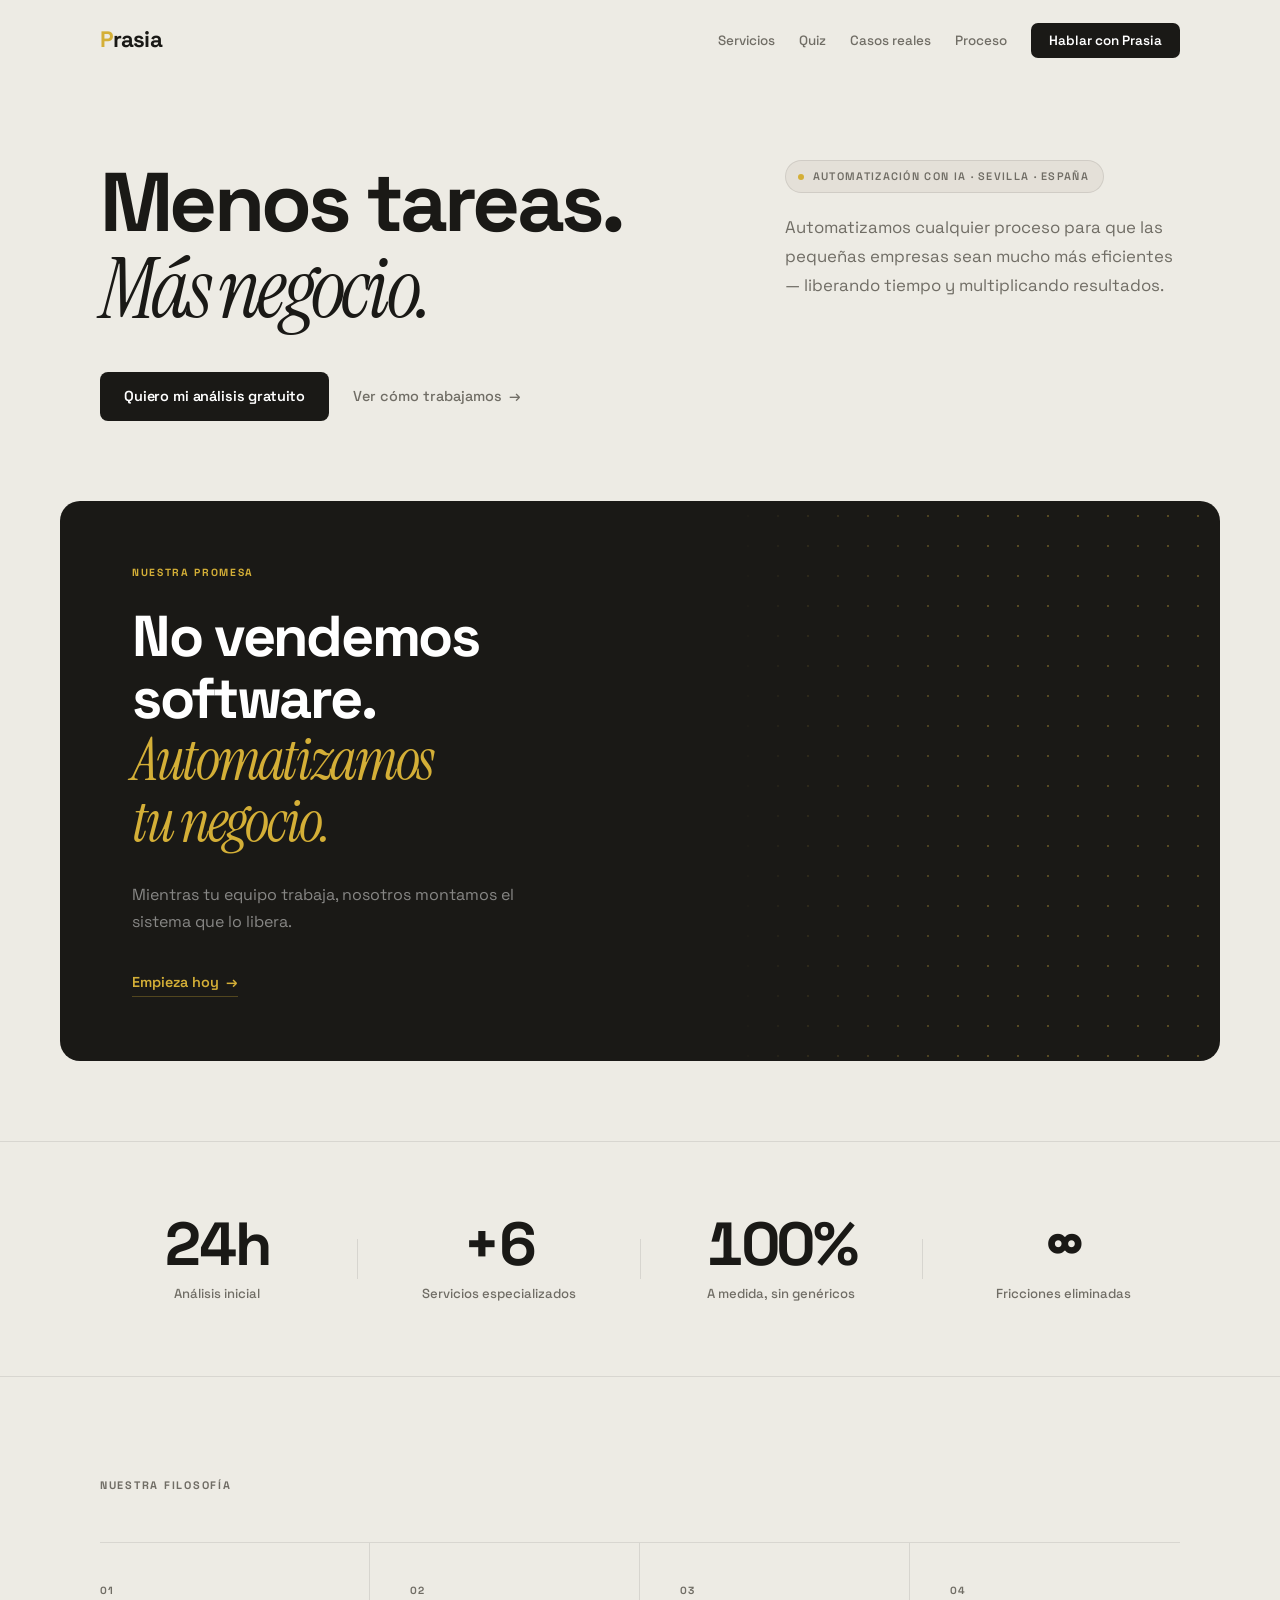
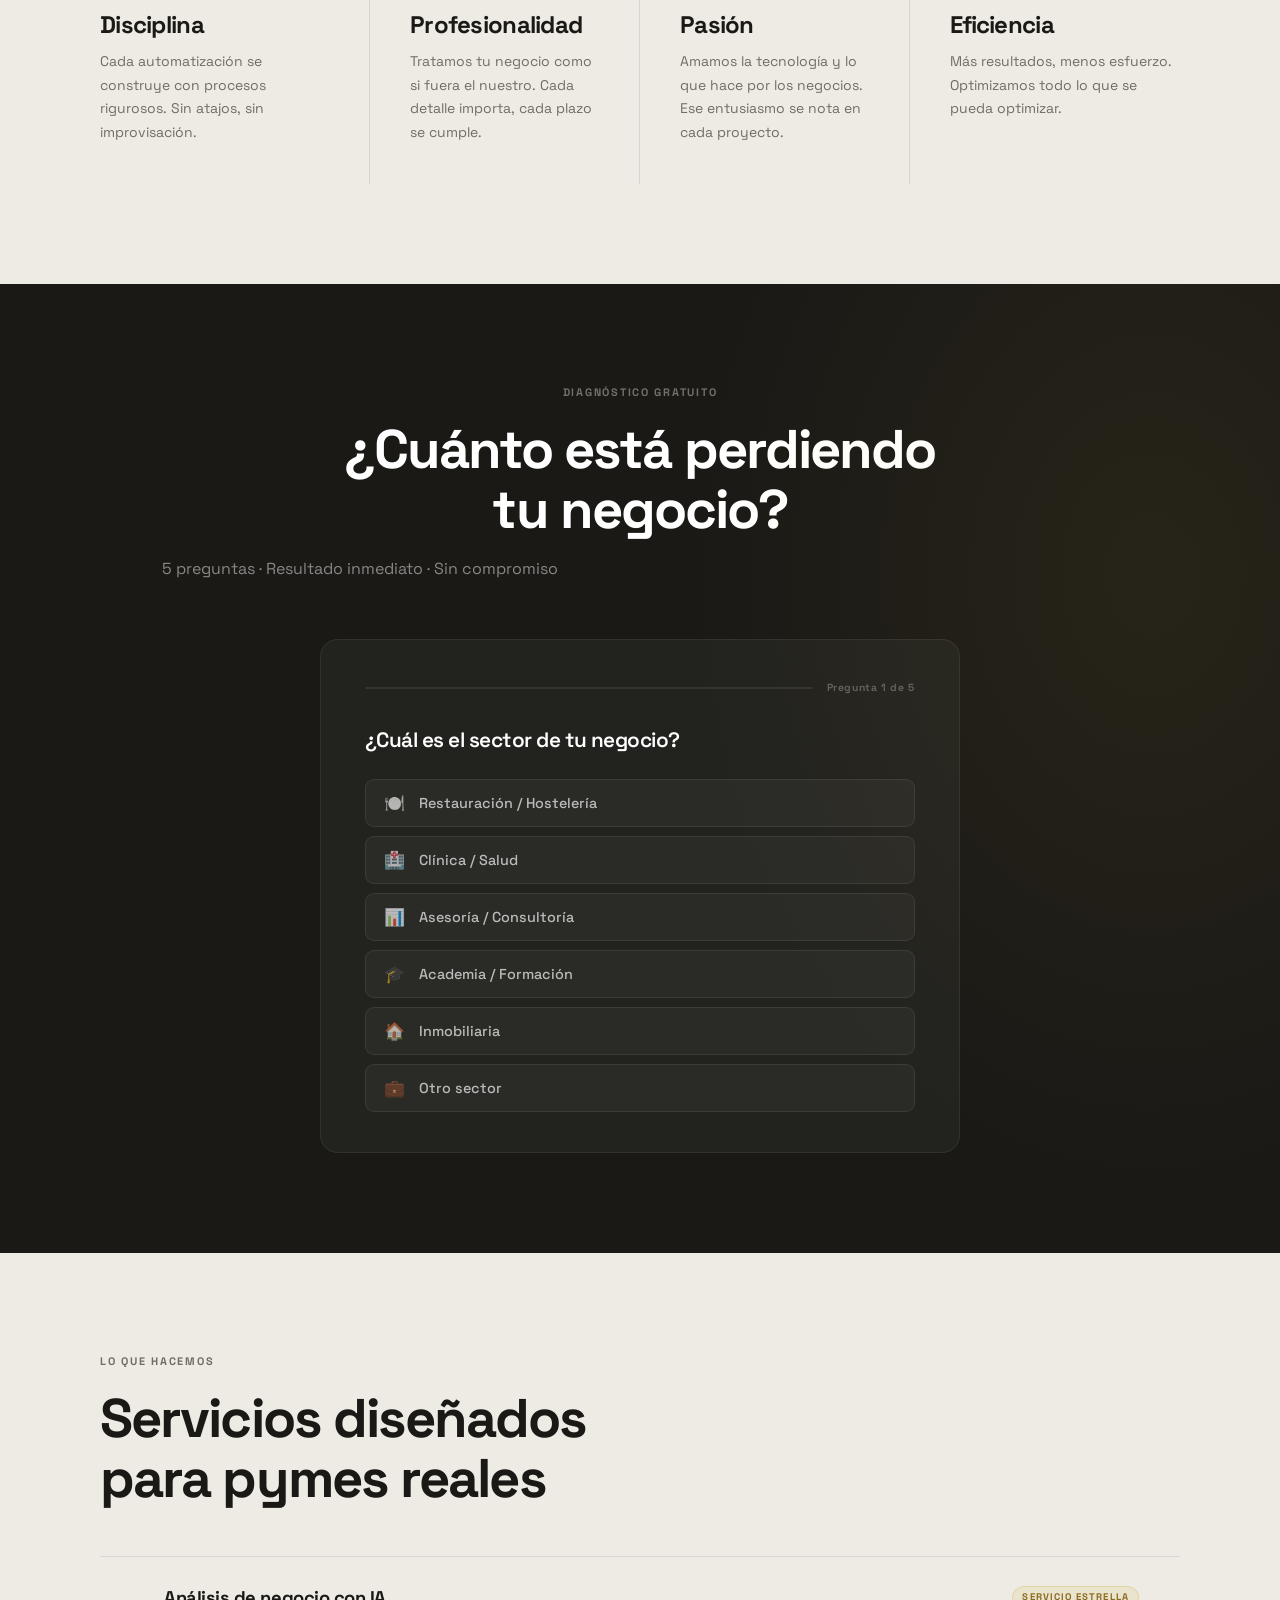
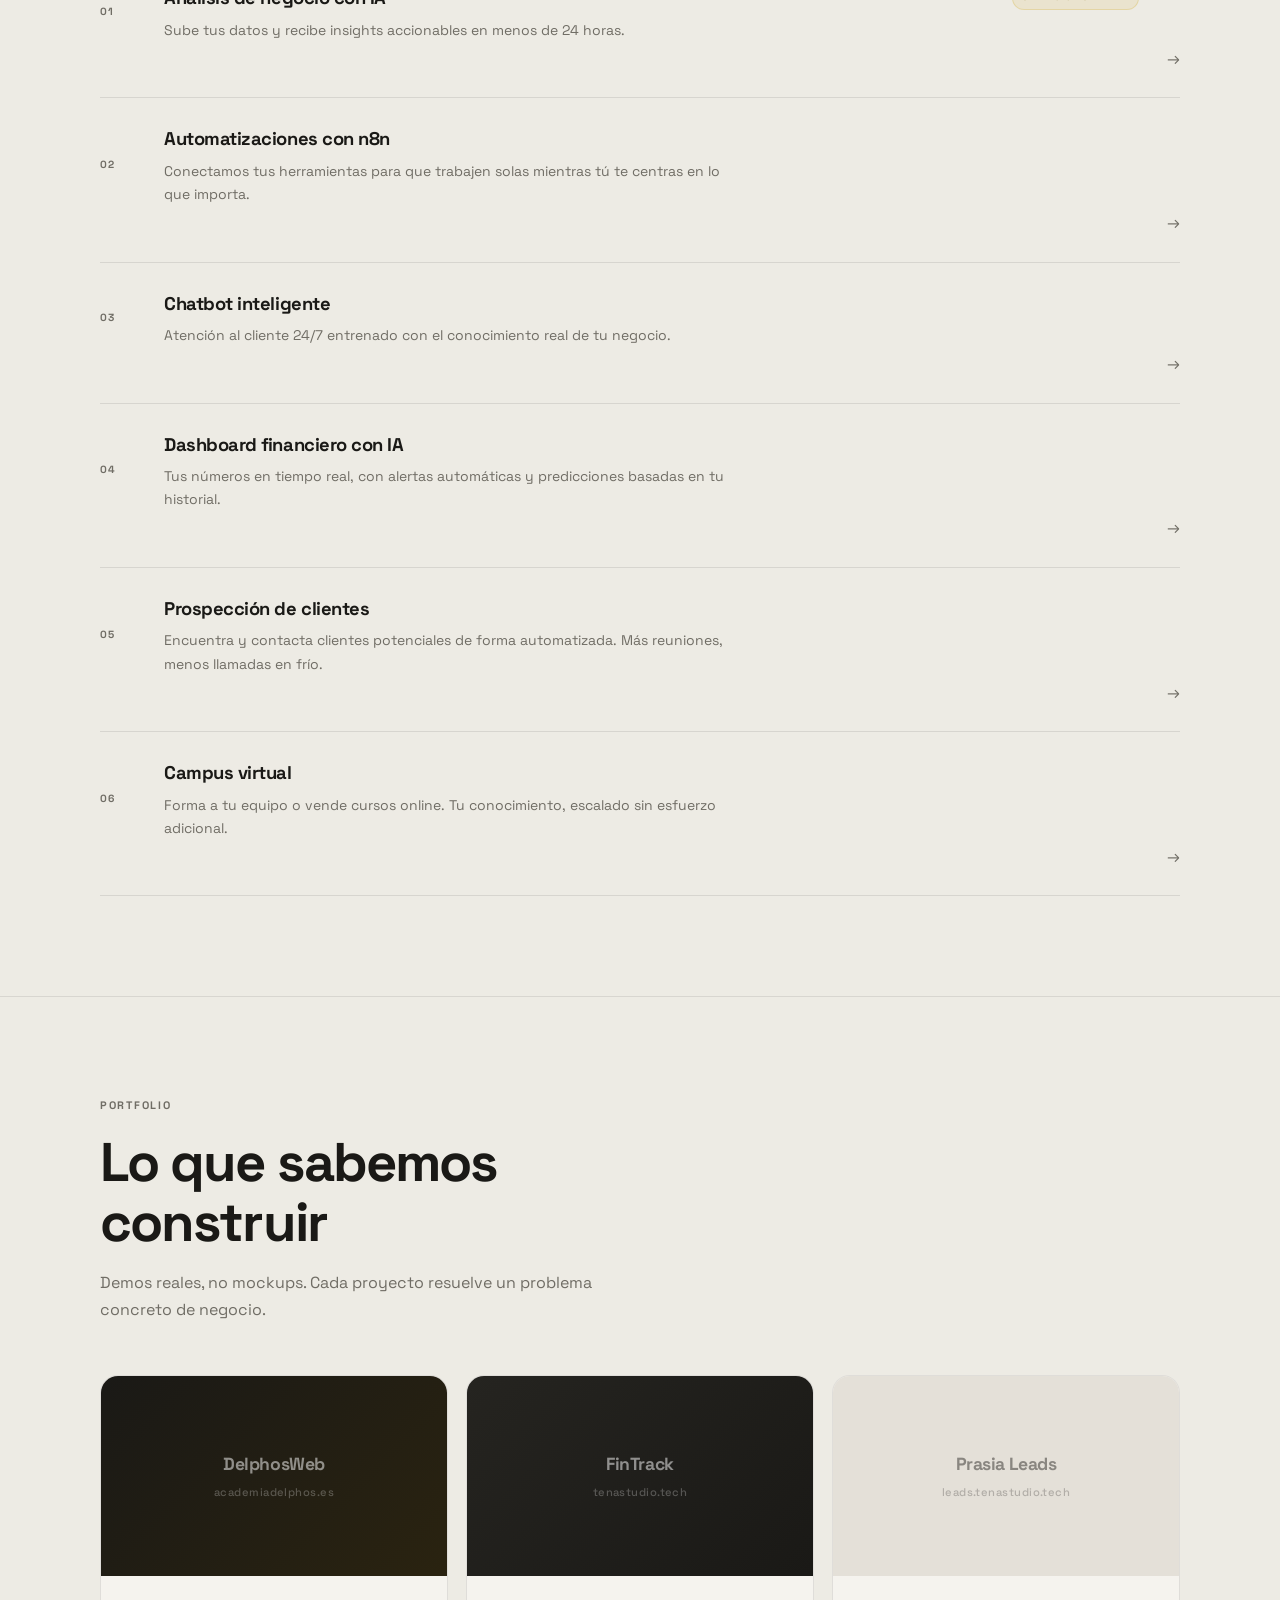
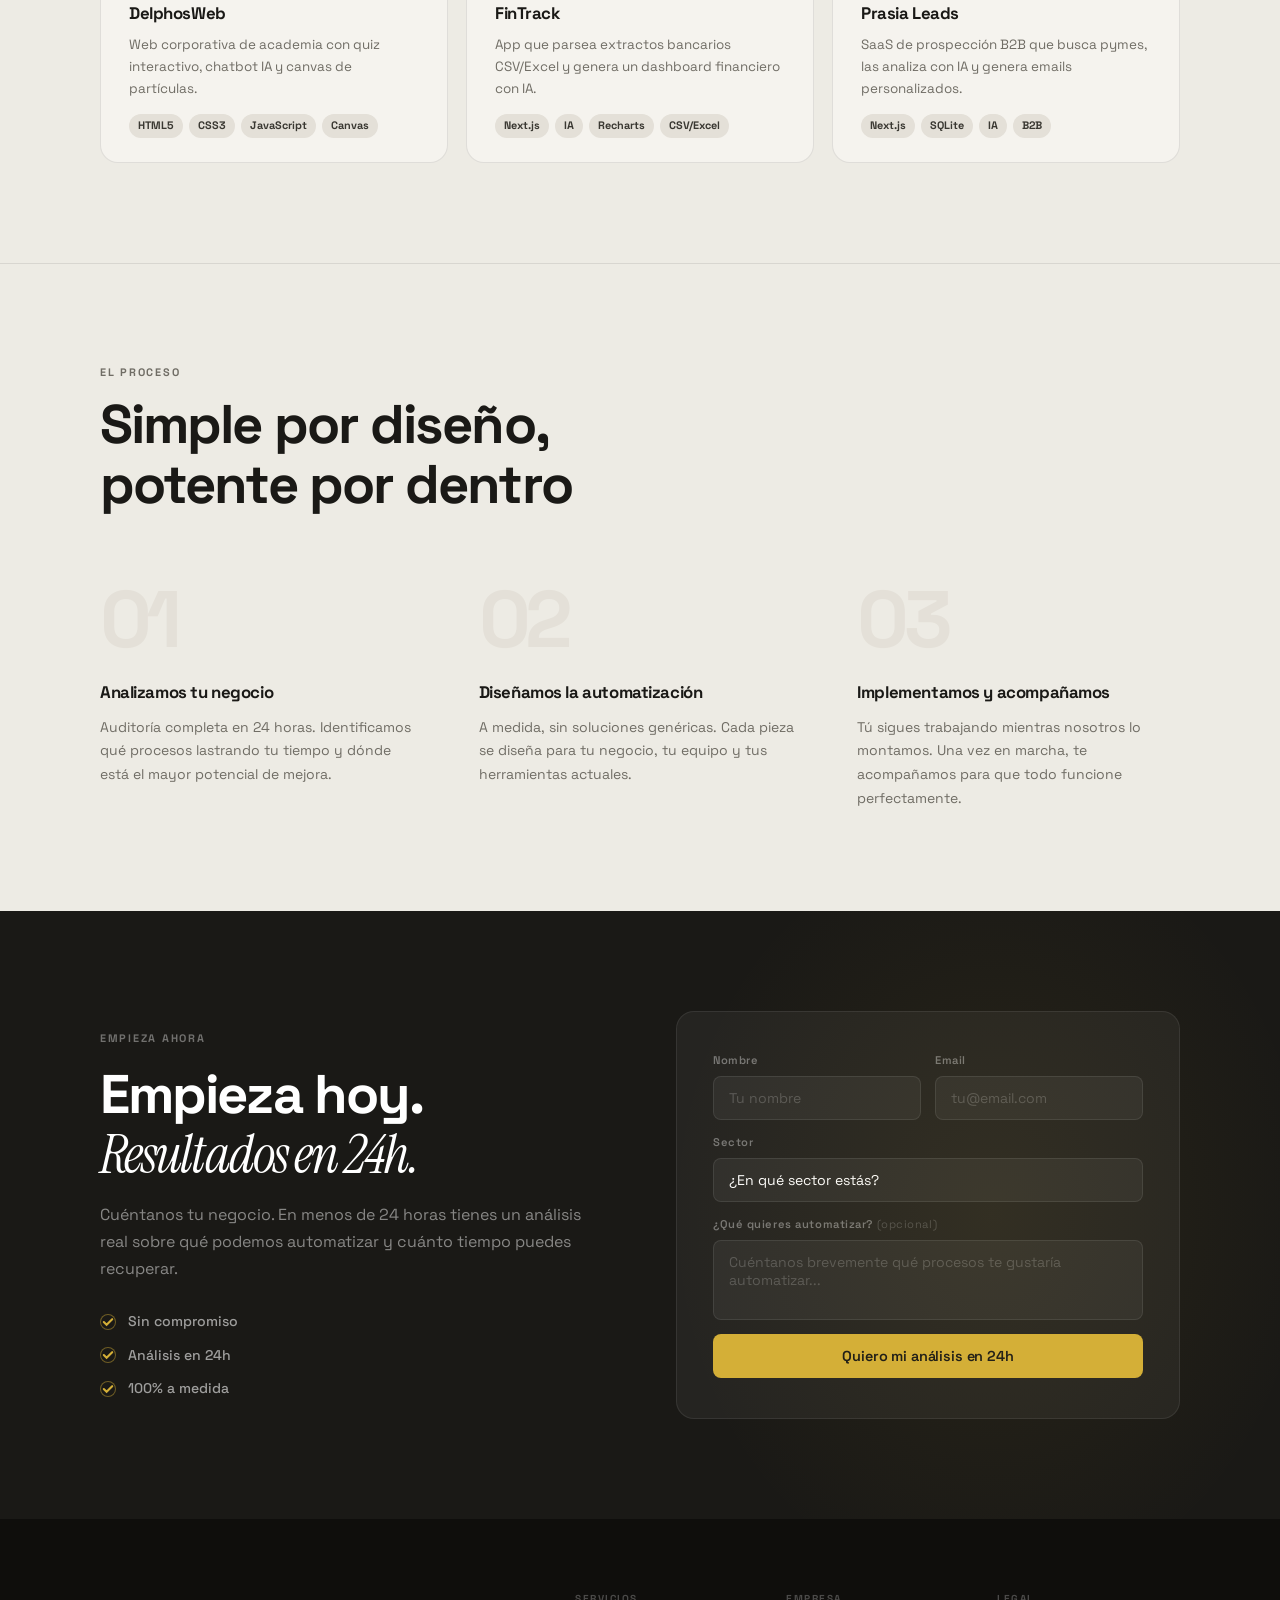
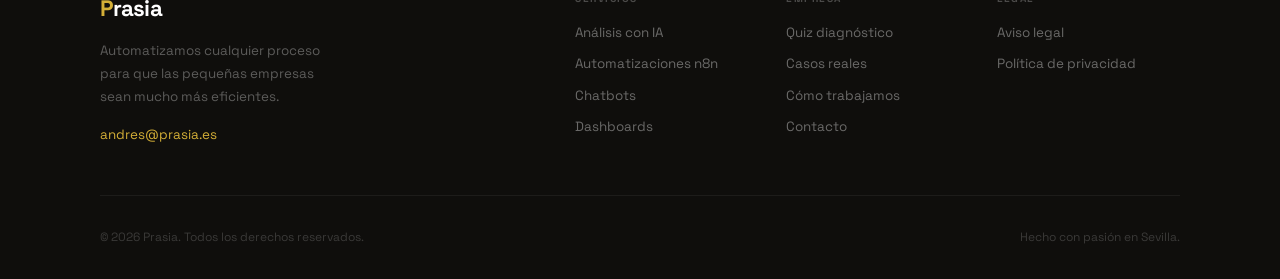
==== index.html @ a9378dc5 "Initial release of Prasia website v3 Anthropic-inspired cream palette, 2-column hero, dark manifesto" ====
<!DOCTYPE html>
<html lang="es">
<head>
  <meta charset="UTF-8">
  <meta name="viewport" content="width=device-width, initial-scale=1.0">
  <meta name="description" content="Prasia — Automatizaciones con IA para pymes. Análisis de negocio en 24h.">
  <title>Prasia — Menos tareas. Más negocio.</title>

  <link rel="preconnect" href="https://fonts.googleapis.com">
  <link rel="preconnect" href="https://fonts.gstatic.com" crossorigin>
  <link href="https://fonts.googleapis.com/css2?family=Instrument+Serif:ital@1&family=Space+Grotesk:wght@300;400;500;600;700&display=swap" rel="stylesheet">
  <link rel="stylesheet" href="styles.css">
</head>
<body>

  <!-- ===================== NAV ===================== -->
  <nav id="navbar">
    <div class="nav-inner">
      <a href="#" class="nav-logo"><span class="logo-p">P</span>rasia</a>
      <ul class="nav-links" id="navLinks">
        <li><a href="#servicios">Servicios</a></li>
        <li><a href="#quiz">Quiz</a></li>
        <li><a href="#casos">Casos reales</a></li>
        <li><a href="#proceso">Proceso</a></li>
        <li><a href="#contacto" class="nav-cta">Hablar con Prasia</a></li>
      </ul>
      <button class="hamburger" id="hamburger" aria-label="Menú">
        <span></span><span></span><span></span>
      </button>
    </div>
  </nav>

  <!-- ===================== HERO — cream, 2 columnas ===================== -->
  <section class="hero-section">
    <div class="container">
      <div class="hero-grid">

        <div class="hero-left">
          <h1 class="hero-heading">
            Menos tareas.<br>
            <em>Más negocio.</em>
          </h1>
          <div class="hero-actions">
            <a href="#quiz" class="btn-primary">Quiero mi análisis gratuito</a>
            <a href="#proceso" class="btn-text-link">Ver cómo trabajamos &thinsp;→</a>
          </div>
        </div>

        <div class="hero-right">
          <div class="hero-badge">
            <span class="badge-dot"></span>
            Automatización con IA · Sevilla · España
          </div>
          <p class="hero-desc">
            Automatizamos cualquier proceso para que las pequeñas empresas sean mucho más eficientes —
            liberando tiempo y multiplicando resultados.
          </p>
        </div>

      </div>
    </div>
  </section>

  <!-- ===================== DARK CARD — manifesto ===================== -->
  <section class="dark-card-section" id="darkCardSection">
    <div class="dark-card" id="darkCardEl">
      <div class="dc-body">
        <span class="dc-label">Nuestra promesa</span>
        <h2 class="dc-heading">
          No vendemos<br>software.<br>
          <em>Automatizamos<br>tu negocio.</em>
        </h2>
        <p class="dc-sub">Mientras tu equipo trabaja, nosotros montamos el sistema que lo libera.</p>
        <a href="#contacto" class="dc-cta">Empieza hoy &thinsp;→</a>
      </div>
      <div class="dc-pattern" aria-hidden="true"></div>
    </div>
  </section>

  <!-- ===================== STATS ===================== -->
  <section class="stats-section">
    <div class="container">
      <div class="stats-row">
        <div class="stat reveal-up">
          <div class="stat-val" data-target="24" data-suffix="h">0h</div>
          <div class="stat-lbl">Análisis inicial</div>
        </div>
        <div class="stat-div" aria-hidden="true"></div>
        <div class="stat reveal-up" style="--delay:.1s">
          <div class="stat-val" data-target="6" data-prefix="+">+0</div>
          <div class="stat-lbl">Servicios especializados</div>
        </div>
        <div class="stat-div" aria-hidden="true"></div>
        <div class="stat reveal-up" style="--delay:.2s">
          <div class="stat-val" data-target="100" data-suffix="%">0%</div>
          <div class="stat-lbl">A medida, sin genéricos</div>
        </div>
        <div class="stat-div" aria-hidden="true"></div>
        <div class="stat reveal-up" style="--delay:.3s">
          <div class="stat-val">∞</div>
          <div class="stat-lbl">Fricciones eliminadas</div>
        </div>
      </div>
    </div>
  </section>

  <!-- ===================== PALABRAS DE MARCA ===================== -->
  <section class="brand-section">
    <div class="container">
      <p class="section-label reveal-up">Nuestra filosofía</p>
      <div class="brand-grid">
        <div class="brand-item reveal-up">
          <span class="brand-num">01</span>
          <h3 class="brand-word">Disciplina</h3>
          <p>Cada automatización se construye con procesos rigurosos. Sin atajos, sin improvisación.</p>
        </div>
        <div class="brand-item reveal-up" style="--delay:.08s">
          <span class="brand-num">02</span>
          <h3 class="brand-word">Profesionalidad</h3>
          <p>Tratamos tu negocio como si fuera el nuestro. Cada detalle importa, cada plazo se cumple.</p>
        </div>
        <div class="brand-item reveal-up" style="--delay:.16s">
          <span class="brand-num">03</span>
          <h3 class="brand-word">Pasión</h3>
          <p>Amamos la tecnología y lo que hace por los negocios. Ese entusiasmo se nota en cada proyecto.</p>
        </div>
        <div class="brand-item reveal-up" style="--delay:.24s">
          <span class="brand-num">04</span>
          <h3 class="brand-word">Eficiencia</h3>
          <p>Más resultados, menos esfuerzo. Optimizamos todo lo que se pueda optimizar.</p>
        </div>
      </div>
    </div>
  </section>

  <!-- ===================== QUIZ — dark section ===================== -->
  <section id="quiz" class="quiz-section">
    <div class="container">
      <div class="quiz-header">
        <p class="section-label light-label reveal-up">Diagnóstico gratuito</p>
        <h2 class="section-heading white reveal-up">¿Cuánto está perdiendo<br>tu negocio?</h2>
        <p class="section-sub white reveal-up">5 preguntas · Resultado inmediato · Sin compromiso</p>
      </div>
      <div class="quiz-wrapper" id="quizWrapper"></div>
    </div>
  </section>

  <!-- ===================== SERVICIOS ===================== -->
  <section id="servicios" class="services-section">
    <div class="container">
      <div class="services-head">
        <p class="section-label reveal-up">Lo que hacemos</p>
        <h2 class="section-heading reveal-up">Servicios diseñados<br>para pymes reales</h2>
      </div>
      <div class="services-list">

        <a href="#contacto" class="service-row featured reveal-up">
          <span class="sr-num">01</span>
          <span class="sr-name">Análisis de negocio con IA</span>
          <span class="sr-badge">Servicio estrella</span>
          <span class="sr-desc">Sube tus datos y recibe insights accionables en menos de 24 horas.</span>
          <span class="sr-arrow">→</span>
        </a>

        <div class="service-row reveal-up" style="--delay:.06s">
          <span class="sr-num">02</span>
          <span class="sr-name">Automatizaciones con n8n</span>
          <span class="sr-desc">Conectamos tus herramientas para que trabajen solas mientras tú te centras en lo que importa.</span>
          <span class="sr-arrow">→</span>
        </div>

        <div class="service-row reveal-up" style="--delay:.12s">
          <span class="sr-num">03</span>
          <span class="sr-name">Chatbot inteligente</span>
          <span class="sr-desc">Atención al cliente 24/7 entrenado con el conocimiento real de tu negocio.</span>
          <span class="sr-arrow">→</span>
        </div>

        <div class="service-row reveal-up" style="--delay:.18s">
          <span class="sr-num">04</span>
          <span class="sr-name">Dashboard financiero con IA</span>
          <span class="sr-desc">Tus números en tiempo real, con alertas automáticas y predicciones basadas en tu historial.</span>
          <span class="sr-arrow">→</span>
        </div>

        <div class="service-row reveal-up" style="--delay:.24s">
          <span class="sr-num">05</span>
          <span class="sr-name">Prospección de clientes</span>
          <span class="sr-desc">Encuentra y contacta clientes potenciales de forma automatizada. Más reuniones, menos llamadas en frío.</span>
          <span class="sr-arrow">→</span>
        </div>

        <div class="service-row reveal-up" style="--delay:.3s">
          <span class="sr-num">06</span>
          <span class="sr-name">Campus virtual</span>
          <span class="sr-desc">Forma a tu equipo o vende cursos online. Tu conocimiento, escalado sin esfuerzo adicional.</span>
          <span class="sr-arrow">→</span>
        </div>

      </div>
    </div>
  </section>

  <!-- ===================== CASOS REALES ===================== -->
  <section id="casos" class="cases-section">
    <div class="container">
      <div class="cases-head">
        <p class="section-label reveal-up">Portfolio</p>
        <h2 class="section-heading reveal-up">Lo que sabemos<br>construir</h2>
        <p class="section-sub reveal-up">Demos reales, no mockups. Cada proyecto resuelve un problema concreto de negocio.</p>
      </div>
      <div class="cases-grid">

        <div class="case-card reveal-up">
          <a href="https://academiadelphos.es" target="_blank" rel="noopener" class="case-visual cv-1">
            <div class="cv-inner">
              <p class="cv-name">DelphosWeb</p>
              <p class="cv-url">academiadelphos.es</p>
            </div>
            <div class="cv-hover"><span>Ver demo &nbsp;↗</span></div>
          </a>
          <div class="case-body">
            <h3>DelphosWeb</h3>
            <p>Web corporativa de academia con quiz interactivo, chatbot IA y canvas de partículas.</p>
            <div class="case-tags">
              <span>HTML5</span><span>CSS3</span><span>JavaScript</span><span>Canvas</span>
            </div>
          </div>
        </div>

        <div class="case-card reveal-up" style="--delay:.15s">
          <a href="https://tenastudio.tech" target="_blank" rel="noopener" class="case-visual cv-2">
            <div class="cv-inner">
              <p class="cv-name">FinTrack</p>
              <p class="cv-url">tenastudio.tech</p>
            </div>
            <div class="cv-hover"><span>Ver demo &nbsp;↗</span></div>
          </a>
          <div class="case-body">
            <h3>FinTrack</h3>
            <p>App que parsea extractos bancarios CSV/Excel y genera un dashboard financiero con IA.</p>
            <div class="case-tags">
              <span>Next.js</span><span>IA</span><span>Recharts</span><span>CSV/Excel</span>
            </div>
          </div>
        </div>

        <div class="case-card reveal-up" style="--delay:.3s">
          <a href="https://leads.tenastudio.tech" target="_blank" rel="noopener" class="case-visual cv-3">
            <div class="cv-inner">
              <p class="cv-name">Prasia Leads</p>
              <p class="cv-url">leads.tenastudio.tech</p>
            </div>
            <div class="cv-hover"><span>Ver demo &nbsp;↗</span></div>
          </a>
          <div class="case-body">
            <h3>Prasia Leads</h3>
            <p>SaaS de prospección B2B que busca pymes, las analiza con IA y genera emails personalizados.</p>
            <div class="case-tags">
              <span>Next.js</span><span>SQLite</span><span>IA</span><span>B2B</span>
            </div>
          </div>
        </div>

      </div>
    </div>
  </section>

  <!-- ===================== PROCESO ===================== -->
  <section id="proceso" class="process-section">
    <div class="container">
      <p class="section-label reveal-up">El proceso</p>
      <h2 class="section-heading reveal-up">Simple por diseño,<br>potente por dentro</h2>
      <div class="process-steps">
        <div class="process-step reveal-up">
          <div class="ps-num">01</div>
          <h3>Analizamos tu negocio</h3>
          <p>Auditoría completa en 24 horas. Identificamos qué procesos lastrando tu tiempo y dónde está el mayor potencial de mejora.</p>
        </div>
        <div class="process-step reveal-up" style="--delay:.18s">
          <div class="ps-num">02</div>
          <h3>Diseñamos la automatización</h3>
          <p>A medida, sin soluciones genéricas. Cada pieza se diseña para tu negocio, tu equipo y tus herramientas actuales.</p>
        </div>
        <div class="process-step reveal-up" style="--delay:.36s">
          <div class="ps-num">03</div>
          <h3>Implementamos y acompañamos</h3>
          <p>Tú sigues trabajando mientras nosotros lo montamos. Una vez en marcha, te acompañamos para que todo funcione perfectamente.</p>
        </div>
      </div>
    </div>
  </section>

  <!-- ===================== CTA FINAL — dark ===================== -->
  <section id="contacto" class="cta-section">
    <div class="cta-glow" aria-hidden="true"></div>
    <div class="container">
      <div class="cta-layout">
        <div class="cta-left">
          <p class="section-label light-label reveal-up">Empieza ahora</p>
          <h2 class="section-heading white reveal-up">Empieza hoy.<br><em>Resultados en 24h.</em></h2>
          <p class="section-sub white reveal-up">Cuéntanos tu negocio. En menos de 24 horas tienes un análisis real sobre qué podemos automatizar y cuánto tiempo puedes recuperar.</p>
          <ul class="cta-checks reveal-up">
            <li>Sin compromiso</li>
            <li>Análisis en 24h</li>
            <li>100% a medida</li>
          </ul>
        </div>
        <div class="cta-right reveal-up" style="--delay:.18s">
          <form id="contactForm" class="contact-form" novalidate>
            <div class="form-row">
              <div class="fg">
                <label for="fname">Nombre</label>
                <input type="text" id="fname" name="name" placeholder="Tu nombre" required>
              </div>
              <div class="fg">
                <label for="femail">Email</label>
                <input type="email" id="femail" name="email" placeholder="tu@email.com" required>
              </div>
            </div>
            <div class="fg">
              <label for="fsector">Sector</label>
              <select id="fsector" name="sector">
                <option value="">¿En qué sector estás?</option>
                <option value="restauracion">Restauración / Hostelería</option>
                <option value="clinica">Clínica / Salud</option>
                <option value="asesoria">Asesoría / Consultoría</option>
                <option value="academia">Academia / Formación</option>
                <option value="inmobiliaria">Inmobiliaria</option>
                <option value="comercio">Comercio / Retail</option>
                <option value="otro">Otro</option>
              </select>
            </div>
            <div class="fg">
              <label for="fmsg">¿Qué quieres automatizar? <span class="opt">(opcional)</span></label>
              <textarea id="fmsg" name="message" rows="3" placeholder="Cuéntanos brevemente qué procesos te gustaría automatizar..."></textarea>
            </div>
            <button type="submit" class="btn-primary btn-full">
              <span id="btnText">Quiero mi análisis en 24h</span>
              <span id="btnSpinner" class="spinner hidden"></span>
            </button>
          </form>
          <div id="formSuccess" class="form-success hidden">
            <div class="success-mark">
              <svg viewBox="0 0 24 24" fill="none" stroke="currentColor" stroke-width="2.5" stroke-linecap="round" stroke-linejoin="round">
                <polyline points="20 6 9 17 4 12"/>
              </svg>
            </div>
            <h3>¡Recibido!</h3>
            <p>Te contactamos en menos de 24 horas con tu análisis personalizado.</p>
          </div>
        </div>
      </div>
    </div>
  </section>

  <!-- ===================== FOOTER ===================== -->
  <footer class="footer">
    <div class="container">
      <div class="footer-top">
        <div class="footer-brand">
          <a href="#" class="footer-logo"><span class="logo-p">P</span>rasia</a>
          <p>Automatizamos cualquier proceso para que las pequeñas empresas sean mucho más eficientes.</p>
          <a href="mailto:andres@prasia.es" class="footer-email">andres@prasia.es</a>
        </div>
        <nav class="footer-nav" aria-label="Footer">
          <div class="footer-col">
            <h4>Servicios</h4>
            <a href="#servicios">Análisis con IA</a>
            <a href="#servicios">Automatizaciones n8n</a>
            <a href="#servicios">Chatbots</a>
            <a href="#servicios">Dashboards</a>
          </div>
          <div class="footer-col">
            <h4>Empresa</h4>
            <a href="#quiz">Quiz diagnóstico</a>
            <a href="#casos">Casos reales</a>
            <a href="#proceso">Cómo trabajamos</a>
            <a href="#contacto">Contacto</a>
          </div>
          <div class="footer-col">
            <h4>Legal</h4>
            <a href="legal.html">Aviso legal</a>
            <a href="privacidad.html">Política de privacidad</a>
          </div>
        </nav>
      </div>
      <div class="footer-bottom">
        <p>© 2026 Prasia. Todos los derechos reservados.</p>
        <p>Hecho con pasión en Sevilla.</p>
      </div>
    </div>
  </footer>

  <script src="main.js"></script>
</body>
</html>
---- styles.css ----
/* ============================================================
   PRASIA — styles.css  v3
   Paleta inspirada en Anthropic: cream cálido como base,
   dos secciones dark (quiz + CTA/footer), un dark card de impacto.
   Space Grotesk + Instrument Serif italic
   ============================================================ */

/* === TOKENS === */
:root {
  /* Cream — fondo principal (todo el page excepto 2 secciones dark) */
  --cream:    #EDEBE4;
  --cream-2:  #E4E0D8;
  --cream-3:  #F5F3EE;

  /* Dark — quiz + CTA + footer + dark card */
  --dark:     #1A1916;
  --dark-2:   #252420;
  --dark-3:   #0F0E0C;

  /* Accent */
  --gold:     #D4AF37;
  --gold-2:   #E5C44B;

  /* Texto */
  --text:     #1A1916;
  --text-2:   #3A3832;
  --muted:    #706D65;
  --border:   rgba(0,0,0,0.09);

  /* Misc */
  --r:        10px;
  --r-lg:     18px;
  --ease:     cubic-bezier(0.16,1,0.3,1);
}

/* === RESET === */
*, *::before, *::after { box-sizing: border-box; margin: 0; padding: 0; }
html { scroll-behavior: smooth; }
body {
  font-family: 'Space Grotesk', -apple-system, sans-serif;
  background: var(--cream);
  color: var(--text);
  overflow-x: hidden;
  -webkit-font-smoothing: antialiased;
  line-height: 1.6;
}
a   { text-decoration: none; color: inherit; }
ul  { list-style: none; }
em  { font-family: 'Instrument Serif', Georgia, serif; font-style: italic; font-weight: 400; }

::-webkit-scrollbar         { width: 5px; }
::-webkit-scrollbar-track   { background: var(--cream-2); }
::-webkit-scrollbar-thumb   { background: var(--dark-2); border-radius: 3px; }
::-webkit-scrollbar-thumb:hover { background: var(--gold); }

/* === LAYOUT === */
.container {
  max-width: 1160px;
  margin: 0 auto;
  padding: 0 40px;
}

/* === TYPE PRIMITIVES === */
.section-label {
  display: block;
  font-size: 0.68rem;
  font-weight: 700;
  letter-spacing: 0.16em;
  text-transform: uppercase;
  color: var(--muted);
  margin-bottom: 18px;
}
.section-label.light-label { color: rgba(255,255,255,.38); }

.section-heading {
  font-size: clamp(2.2rem, 4.5vw, 3.4rem);
  font-weight: 700;
  letter-spacing: -0.035em;
  line-height: 1.1;
  color: var(--text);
}
.section-heading.white { color: #fff; }
.section-heading em { font-size: inherit; letter-spacing: inherit; }

.section-sub {
  font-size: 1rem;
  color: var(--muted);
  line-height: 1.7;
  margin-top: 16px;
  max-width: 520px;
}
.section-sub.white { color: rgba(255,255,255,.48); }

/* === REVEAL === */
.reveal-up {
  opacity: 0;
  transform: translateY(24px);
  transition: opacity 0.65s var(--ease), transform 0.65s var(--ease);
  transition-delay: var(--delay, 0s);
}
.reveal-up.revealed { opacity: 1; transform: none; }

/* === BUTTONS === */
.btn-primary {
  display: inline-flex;
  align-items: center;
  justify-content: center;
  gap: 8px;
  background: var(--dark);
  color: #fff;
  font-family: 'Space Grotesk', sans-serif;
  font-size: 0.9rem;
  font-weight: 600;
  letter-spacing: -0.01em;
  padding: 13px 24px;
  border-radius: 8px;
  border: none;
  cursor: pointer;
  transition: background 0.2s, transform 0.2s, box-shadow 0.2s;
}
.btn-primary:hover {
  background: var(--text-2);
  transform: translateY(-1px);
  box-shadow: 0 6px 20px rgba(0,0,0,.18);
}
.btn-primary:active { transform: none; }
/* Gold variant — used inside dark sections */
.btn-primary.gold-btn {
  background: var(--gold);
  color: var(--dark);
}
.btn-primary.gold-btn:hover { background: var(--gold-2); box-shadow: 0 6px 20px rgba(212,175,55,.3); }

.btn-full { width: 100%; }

.btn-text-link {
  display: inline-flex;
  align-items: center;
  gap: 4px;
  font-size: .9rem;
  font-weight: 500;
  color: var(--muted);
  transition: color .2s, gap .2s;
}
.btn-text-link:hover { color: var(--text); gap: 8px; }

/* Spinner */
.spinner {
  width: 15px; height: 15px;
  border: 2px solid currentColor;
  border-top-color: transparent;
  border-radius: 50%;
  animation: spin .6s linear infinite;
  flex-shrink: 0;
}
@keyframes spin { to { transform: rotate(360deg); } }
.hidden { display: none !important; }

/* === NAVBAR === */
#navbar {
  position: fixed;
  inset: 0 0 auto;
  z-index: 900;
  padding: 22px 0;
  background: transparent;
  transition: padding .3s, background .3s, box-shadow .3s;
}
#navbar.scrolled {
  padding: 13px 0;
  background: rgba(237,235,228,.96);
  backdrop-filter: blur(16px);
  -webkit-backdrop-filter: blur(16px);
  box-shadow: 0 1px 0 var(--border);
}

.nav-inner {
  max-width: 1160px;
  margin: 0 auto;
  padding: 0 40px;
  display: flex;
  align-items: center;
  justify-content: space-between;
}

.nav-logo, .footer-logo {
  font-size: 1.4rem;
  font-weight: 700;
  letter-spacing: -0.04em;
  color: var(--text);
}
.logo-p { color: var(--gold); }

.nav-links {
  display: flex;
  align-items: center;
  gap: 24px;
}
.nav-links a {
  font-size: .84rem;
  font-weight: 500;
  color: var(--muted);
  transition: color .2s;
  position: relative;
}
.nav-links a::after {
  content: '';
  position: absolute;
  bottom: -3px; left: 0; right: 0;
  height: 1px;
  background: var(--dark);
  transform: scaleX(0);
  transform-origin: left;
  transition: transform .22s;
}
.nav-links a:hover { color: var(--text); }
.nav-links a:hover::after { transform: scaleX(1); }

.nav-cta {
  background: var(--dark) !important;
  color: #fff !important;
  padding: 9px 18px !important;
  border-radius: 7px !important;
  font-weight: 600 !important;
  font-size: .84rem !important;
  transition: background .2s !important;
}
.nav-cta::after { display: none !important; }
.nav-cta:hover { background: var(--text-2) !important; color: #fff !important; }

.hamburger {
  display: none;
  flex-direction: column;
  gap: 5px;
  background: none;
  border: none;
  cursor: pointer;
  padding: 5px;
  z-index: 1001;
}
.hamburger span {
  display: block;
  width: 22px; height: 2px;
  background: var(--text);
  border-radius: 2px;
  transition: all .28s;
  transform-origin: center;
}
.hamburger.active span:nth-child(1) { transform: translateY(7px) rotate(45deg); }
.hamburger.active span:nth-child(2) { opacity: 0; }
.hamburger.active span:nth-child(3) { transform: translateY(-7px) rotate(-45deg); }

/* === HERO — cream, 2 columnas ===================== */
.hero-section {
  background: var(--cream);
  padding: 160px 0 80px;
}

.hero-grid {
  display: grid;
  grid-template-columns: 56% 1fr;
  gap: 80px;
  align-items: start;
}

/* Entrada animada del hero */
.hero-left  { animation: heroIn 0.9s var(--ease) both; }
.hero-right { animation: heroIn 0.9s var(--ease) 0.14s both; }
@keyframes heroIn {
  from { opacity: 0; transform: translateY(20px); }
  to   { opacity: 1; transform: none; }
}

.hero-heading {
  font-size: clamp(3.2rem, 6.5vw, 5.8rem);
  font-weight: 700;
  letter-spacing: -0.045em;
  line-height: 1.03;
  color: var(--text);
  margin-bottom: 40px;
}
.hero-heading em {
  color: var(--dark);
  font-size: inherit;
  letter-spacing: inherit;
  /* el italic serif marca el contraste editorial */
}

.hero-actions {
  display: flex;
  align-items: center;
  gap: 24px;
  flex-wrap: wrap;
}

.hero-badge {
  display: inline-flex;
  align-items: center;
  gap: 9px;
  font-size: .68rem;
  font-weight: 600;
  letter-spacing: .12em;
  text-transform: uppercase;
  color: var(--muted);
  background: var(--cream-2);
  border: 1px solid var(--border);
  padding: 7px 14px 7px 12px;
  border-radius: 100px;
  margin-bottom: 20px;
}
.badge-dot {
  width: 6px; height: 6px;
  background: var(--gold);
  border-radius: 50%;
  animation: pulse 2.4s infinite;
  flex-shrink: 0;
}
@keyframes pulse { 0%,100%{opacity:1;transform:scale(1)} 50%{opacity:.35;transform:scale(.6)} }

.hero-desc {
  font-size: 1.05rem;
  color: var(--muted);
  line-height: 1.72;
}

/* === DARK CARD — manifesto =================== */
.dark-card-section {
  background: var(--cream);
  /* horizontal padding starts at container-equivalent width; JS animates it to 0 */
  padding: 0 max(40px, calc((100vw - 1160px) / 2)) 80px;
}

.dark-card {
  background: var(--dark);
  border-radius: 20px;
  overflow: hidden;
  display: flex;
  align-items: stretch;
  min-height: 480px;
  position: relative;
}

.dc-body {
  flex: 1;
  padding: 64px 72px;
  display: flex;
  flex-direction: column;
  justify-content: center;
  position: relative;
  z-index: 2;
}

.dc-label {
  display: block;
  font-size: .65rem;
  font-weight: 700;
  letter-spacing: .16em;
  text-transform: uppercase;
  color: var(--gold);
  margin-bottom: 24px;
}

.dc-heading {
  font-size: clamp(2.4rem, 4.5vw, 4rem);
  font-weight: 700;
  letter-spacing: -0.04em;
  line-height: 1.07;
  color: #fff;
  margin-bottom: 28px;
}
.dc-heading em {
  color: var(--gold);
  font-size: inherit;
  letter-spacing: inherit;
}

.dc-sub {
  font-size: 1rem;
  color: rgba(255,255,255,.48);
  line-height: 1.7;
  max-width: 440px;
  margin-bottom: 36px;
}

.dc-cta {
  display: inline-flex;
  align-items: center;
  gap: 6px;
  font-size: .9rem;
  font-weight: 600;
  color: var(--gold);
  border-bottom: 1px solid rgba(212,175,55,.3);
  padding-bottom: 2px;
  width: fit-content;
  transition: gap .2s, border-color .2s;
}
.dc-cta:hover { gap: 10px; border-color: var(--gold); }

/* Dot grid pattern — lado derecho del dark card */
.dc-pattern {
  flex: 0 0 42%;
  position: relative;
  background-image: radial-gradient(circle, rgba(212,175,55,.32) 1.5px, transparent 1.5px);
  background-size: 30px 30px;
}
.dc-pattern::after {
  content: '';
  position: absolute;
  inset: 0;
  /* gradiente que fusiona el patrón con el fondo oscuro por la izquierda */
  background: linear-gradient(to right, var(--dark) 0%, transparent 50%);
}

/* === STATS ===================== */
.stats-section {
  background: var(--cream);
  padding: 72px 0;
  border-top: 1px solid var(--border);
  border-bottom: 1px solid var(--border);
}
.stats-row {
  display: flex;
  align-items: center;
  justify-content: space-between;
  gap: 24px;
}
.stat { flex: 1; text-align: center; }
.stat-div { width: 1px; height: 40px; background: var(--border); flex-shrink: 0; }
.stat-val {
  font-size: clamp(2.2rem, 5vw, 3.8rem);
  font-weight: 700;
  letter-spacing: -0.04em;
  color: var(--text);
  line-height: 1;
  font-variant-numeric: tabular-nums;
}
.stat-lbl { font-size: .82rem; font-weight: 500; color: var(--muted); margin-top: 8px; }

/* === BRAND WORDS ===================== */
.brand-section {
  background: var(--cream);
  padding: 100px 0;
}
.brand-grid {
  display: grid;
  grid-template-columns: repeat(4, 1fr);
  gap: 0;
  margin-top: 48px;
  border-top: 1px solid var(--border);
}
.brand-item {
  padding: 40px 40px 40px 0;
  border-right: 1px solid var(--border);
}
.brand-item:last-child  { border-right: none; padding-right: 0; padding-left: 40px; }
.brand-item:not(:first-child):not(:last-child) { padding-left: 40px; }
.brand-num {
  display: block;
  font-size: .65rem;
  font-weight: 700;
  letter-spacing: .12em;
  color: var(--muted);
  margin-bottom: 12px;
}
.brand-word {
  font-size: 1.5rem;
  font-weight: 700;
  letter-spacing: -0.03em;
  color: var(--text);
  margin-bottom: 12px;
  line-height: 1.1;
}
.brand-item p { font-size: .875rem; color: var(--muted); line-height: 1.68; }

/* === QUIZ — dark section ============= */
.quiz-section {
  background: var(--dark);
  padding: 100px 0;
  position: relative;
  overflow: hidden;
}
.quiz-section::before {
  content: '';
  position: absolute;
  top: 0; right: 0; bottom: 0;
  width: 50%;
  background: radial-gradient(ellipse at 80% 30%, rgba(212,175,55,.07) 0%, transparent 65%);
  pointer-events: none;
}
.quiz-header { text-align: center; margin-bottom: 56px; }

.quiz-wrapper { max-width: 640px; margin: 0 auto; }

.quiz-step {
  background: rgba(255,255,255,.04);
  border: 1px solid rgba(255,255,255,.07);
  border-radius: var(--r-lg);
  padding: 40px 44px;
  animation: fadeUp .3s var(--ease);
}
@keyframes fadeUp { from{opacity:0;transform:translateY(12px)} to{opacity:1;transform:none} }

.quiz-progress { display:flex; align-items:center; gap:14px; margin-bottom:30px; }
.qpbar { flex:1; height:2px; background:rgba(255,255,255,.08); border-radius:1px; overflow:hidden; }
.qpfill { height:100%; background:var(--gold); border-radius:1px; transition:width .4s var(--ease); }
.qptxt { font-size:.65rem; font-weight:700; color:rgba(255,255,255,.28); white-space:nowrap; letter-spacing:.06em; }

.quiz-q {
  font-size: clamp(1.05rem, 2.5vw, 1.3rem);
  font-weight: 600;
  color: #fff;
  letter-spacing: -.025em;
  line-height: 1.4;
  margin-bottom: 24px;
}
.quiz-opts { display:flex; flex-direction:column; gap:9px; }
.quiz-opt {
  display: flex; align-items: center; gap: 14px;
  background: rgba(255,255,255,.04); border: 1px solid rgba(255,255,255,.08);
  border-radius: 9px; padding: 14px 18px; cursor: pointer;
  font-family: 'Space Grotesk', sans-serif; font-size: .9rem; font-weight: 500;
  color: rgba(255,255,255,.68); text-align: left; width: 100%;
  transition: all .18s;
}
.quiz-opt:hover { background:rgba(255,255,255,.08); border-color:rgba(255,255,255,.18); color:#fff; transform:translateX(3px); }
.quiz-opt.selected { background:rgba(212,175,55,.12); border-color:rgba(212,175,55,.5); color:#fff; }
.qo-icon { font-size:1.05rem; line-height:1; flex-shrink:0; }

.qlead-hdr { margin-bottom:24px; }
.qlead-hdr h3 { font-size:1.35rem; font-weight:700; color:#fff; letter-spacing:-.03em; margin-bottom:8px; }
.qlead-hdr p  { font-size:.88rem; color:rgba(255,255,255,.44); line-height:1.6; }

.quiz-fields { display:flex; flex-direction:column; gap:11px; margin-bottom:14px; }
.quiz-input {
  background:rgba(255,255,255,.06); border:1px solid rgba(255,255,255,.1);
  border-radius:9px; padding:13px 17px;
  font-family:'Space Grotesk',sans-serif; font-size:.9rem; color:#fff;
  width:100%; outline:none; transition:border-color .2s, background .2s;
}
.quiz-input::placeholder { color:rgba(255,255,255,.22); }
.quiz-input:focus { border-color:var(--gold); background:rgba(255,255,255,.09); }
.quiz-input.err { border-color:#f87171; }
.quiz-privacy { font-size:.68rem; color:rgba(255,255,255,.22); text-align:center; margin-top:10px; }

.quiz-result { text-align:center; }
.result-pill {
  display:inline-flex; align-items:center; gap:8px;
  font-size:.78rem; font-weight:700; padding:7px 16px;
  border-radius:100px; margin-bottom:18px; letter-spacing:.03em;
}
.result-pill.red    { background:rgba(248,113,113,.12); color:#fca5a5; border:1px solid rgba(248,113,113,.2); }
.result-pill.yellow { background:rgba(251,191,36,.12);  color:#fde68a; border:1px solid rgba(251,191,36,.2); }
.result-pill.green  { background:rgba(74,222,128,.1);   color:#86efac; border:1px solid rgba(74,222,128,.2); }

.result-ttl { font-size:clamp(1.15rem,3vw,1.55rem); font-weight:700; color:#fff; letter-spacing:-.03em; margin-bottom:10px; line-height:1.3; }
.result-dsc { font-size:.88rem; color:rgba(255,255,255,.46); margin-bottom:24px; line-height:1.65; }

.result-recs { background:rgba(255,255,255,.04); border:1px solid rgba(255,255,255,.07); border-radius:var(--r); padding:20px; margin-bottom:24px; text-align:left; }
.recs-lbl { display:block; font-size:.62rem; font-weight:700; letter-spacing:.14em; text-transform:uppercase; color:var(--gold); margin-bottom:12px; }
.rec-item { display:flex; align-items:flex-start; gap:12px; padding:8px 0; border-bottom:1px solid rgba(255,255,255,.05); }
.rec-item:last-child { border-bottom:none; padding-bottom:0; }
.rec-item::before { content:'→'; color:var(--gold); font-size:.72rem; margin-top:3px; flex-shrink:0; }
.rec-item span { font-size:.85rem; color:rgba(255,255,255,.68); line-height:1.55; }

/* Quiz CTA button (inside dark section) */
.quiz-section .btn-primary { background:var(--gold); color:var(--dark); }
.quiz-section .btn-primary:hover { background:var(--gold-2); }

/* === SERVICES ===================== */
.services-section { background: var(--cream); padding: 100px 0; }
.services-head { margin-bottom: 48px; }

.services-list { border-top: 1px solid var(--border); }

.service-row {
  display: grid;
  grid-template-columns: 44px 1fr auto;
  grid-template-areas: "num name arrow" "num desc desc";
  gap: 4px 20px;
  align-items: start;
  padding: 26px 0;
  border-bottom: 1px solid var(--border);
  cursor: default;
  position: relative;
  transition: padding-left .2s;
}
.service-row::before {
  content: '';
  position: absolute;
  inset: 0 -40px;
  background: var(--cream-2);
  opacity: 0;
  transition: opacity .2s;
  z-index: -1;
  border-radius: var(--r);
}
.service-row:hover::before { opacity: 1; }
.service-row:hover .sr-arrow { color: var(--text); transform: translate(4px, 0); }

/* Featured row */
.service-row.featured { cursor: pointer; }
.service-row.featured .sr-name { color: var(--text); }

/* Service row with badge — 4 columns */
.service-row.featured {
  grid-template-columns: 44px 1fr auto auto;
  grid-template-areas: "num name badge arrow" "num desc desc desc";
}

.sr-num  { grid-area: num; grid-row: span 2; font-size:.65rem; font-weight:700; letter-spacing:.1em; color:var(--muted); align-self:center; }
.sr-name { grid-area: name; font-size:clamp(1rem,1.8vw,1.15rem); font-weight:700; letter-spacing:-.025em; color:var(--text); align-self:center; }
.sr-badge{
  grid-area: badge; align-self:center;
  font-size:.6rem; font-weight:700; letter-spacing:.12em; text-transform:uppercase;
  color:#8A6A1E; background:rgba(212,175,55,.12); border:1px solid rgba(212,175,55,.28);
  padding:3px 9px; border-radius:100px; white-space:nowrap;
}
.sr-desc  { grid-area: desc; font-size:.875rem; color:var(--muted); line-height:1.65; margin-top:2px; max-width:560px; }
.sr-arrow { grid-area: arrow; grid-row: span 2; font-size:1rem; color:var(--muted); align-self:center; transition:transform .22s, color .2s; margin-left:8px; }
.service-row:not(.featured) .sr-badge { display:none; }

/* === CASES ===================== */
.cases-section { background: var(--cream); padding: 100px 0; border-top: 1px solid var(--border); }
.cases-head { margin-bottom: 52px; }

.cases-grid { display: grid; grid-template-columns: repeat(3,1fr); gap: 18px; }

.case-card {
  background: var(--cream-3);
  border: 1px solid var(--border);
  border-radius: var(--r-lg);
  overflow: hidden;
  transition: transform .3s, box-shadow .3s, border-color .3s;
}
.case-card:hover { transform: translateY(-6px); box-shadow: 0 18px 48px rgba(0,0,0,.1); border-color: var(--cream-2); }

.case-visual {
  display: block;
  position: relative;
  height: 200px;
  overflow: hidden;
  text-decoration: none;
}
.cv-1 { background: linear-gradient(135deg, #1A1916 0%, #2A2310 100%); }
.cv-2 { background: linear-gradient(135deg, #252420 0%, #1A1916 100%); }
.cv-3 { background: var(--cream-2); }

/* Texto oscuro para la card de fondo crema */
.cv-3 .cv-name { color: rgba(26,25,22,.45); }
.cv-3 .cv-url  { color: rgba(26,25,22,.25); }

.cv-inner {
  position: absolute; inset: 0;
  display: flex; flex-direction: column; align-items: center; justify-content: center; gap: 6px;
  transition: opacity .3s;
}
.cv-name { font-size: 1.1rem; font-weight: 700; letter-spacing: -.025em; color: rgba(255,255,255,.5); }
.cv-url  { font-size: .7rem; font-weight: 500; letter-spacing: .04em; color: rgba(255,255,255,.25); }

.cv-hover {
  position: absolute; inset: 0;
  background: rgba(26,25,22,.88);
  display: flex; align-items: center; justify-content: center;
  opacity: 0; transition: opacity .3s;
}
.cv-hover span {
  font-size:.88rem; font-weight:700; color:var(--dark);
  background:var(--gold); padding:11px 22px; border-radius:8px;
  transition:background .2s;
}
.case-card:hover .cv-hover { opacity:1; }
.case-card:hover .cv-inner { opacity:0; }

.case-body { padding: 24px 28px; }
.case-body h3 { font-size:1.05rem; font-weight:700; color:var(--text); letter-spacing:-.025em; margin-bottom:7px; }
.case-body p  { font-size:.84rem; color:var(--muted); line-height:1.65; margin-bottom:14px; }
.case-tags { display:flex; flex-wrap:wrap; gap:6px; }
.case-tags span { font-size:.68rem; font-weight:700; color:var(--text-2); background:var(--cream-2); padding:3px 9px; border-radius:100px; }

/* === PROCESS ===================== */
.process-section { background: var(--cream); padding: 100px 0; border-top: 1px solid var(--border); }
.process-section .section-label  { margin-bottom: 14px; }
.process-section .section-heading { margin-bottom: 64px; }

.process-steps { display: grid; grid-template-columns: repeat(3,1fr); gap: 56px; }
.process-step { }
.ps-num {
  font-size: 5rem; font-weight: 700; letter-spacing: -0.07em;
  line-height: 1; color: var(--cream-2);
  margin-bottom: 20px; transition: color .3s;
}
.process-step:hover .ps-num { color: var(--gold); }
.process-step h3 { font-size:1.05rem; font-weight:700; color:var(--text); letter-spacing:-.025em; margin-bottom:10px; }
.process-step p  { font-size:.875rem; color:var(--muted); line-height:1.7; }

/* === CTA — dark ===================== */
.cta-section {
  background: var(--dark);
  padding: 100px 0;
  position: relative;
  overflow: hidden;
}
.cta-glow {
  position: absolute; top: -20%; right: -5%;
  width: 55%; height: 140%;
  background: radial-gradient(ellipse, rgba(212,175,55,.08) 0%, transparent 65%);
  pointer-events: none;
}
.cta-layout { display: grid; grid-template-columns: 1fr 1fr; gap: 72px; align-items: center; }
.cta-left .section-heading { margin-bottom: 16px; }
.cta-left .section-sub { max-width: none; margin-top: 0; margin-bottom: 28px; }

.cta-checks { display:flex; flex-direction:column; gap:11px; }
.cta-checks li {
  display:flex; align-items:center; gap:12px;
  font-size:.88rem; font-weight:500; color:rgba(255,255,255,.58);
}
.cta-checks li::before {
  content:'';
  width:16px; height:16px; flex-shrink:0; border-radius:50%;
  border:1.5px solid rgba(212,175,55,.45);
  background: url("data:image/svg+xml,%3Csvg xmlns='http://www.w3.org/2000/svg' viewBox='0 0 10 10' fill='none' stroke='%23D4AF37' stroke-width='1.5' stroke-linecap='round'%3E%3Cpolyline points='2,5 4,7 8,3'/%3E%3C/svg%3E") center/contain no-repeat;
}

.cta-right {
  background: rgba(255,255,255,.05);
  border: 1px solid rgba(255,255,255,.08);
  border-radius: var(--r-lg);
  padding: 40px 36px;
}
.contact-form { display:flex; flex-direction:column; gap:14px; }
.form-row { display:grid; grid-template-columns:1fr 1fr; gap:14px; }
.fg { display:flex; flex-direction:column; gap:6px; }
.fg label { font-size:.7rem; font-weight:600; color:rgba(255,255,255,.38); letter-spacing:.05em; }
.opt { color:rgba(255,255,255,.2); font-weight:400; }
.fg input, .fg select, .fg textarea {
  background:rgba(255,255,255,.05); border:1px solid rgba(255,255,255,.09);
  border-radius:8px; padding:12px 15px;
  font-family:'Space Grotesk',sans-serif; font-size:.88rem; color:#fff;
  outline:none; transition:border-color .2s, background .2s; width:100%;
}
.fg input::placeholder, .fg textarea::placeholder { color:rgba(255,255,255,.2); }
.fg select { cursor:pointer; appearance:none; }
.fg select option { background:var(--dark-2); color:#fff; }
.fg input:focus, .fg select:focus, .fg textarea:focus {
  border-color:var(--gold); background:rgba(255,255,255,.08);
}
.fg textarea { resize:none; }

/* CTA submit button */
.cta-section .btn-primary { background:var(--gold); color:var(--dark); }
.cta-section .btn-primary:hover { background:var(--gold-2); box-shadow:0 6px 20px rgba(212,175,55,.3); }

.form-success { text-align:center; padding:40px 16px; }
.success-mark {
  width:52px; height:52px; margin:0 auto 16px;
  background:rgba(212,175,55,.12); border:1.5px solid rgba(212,175,55,.4);
  border-radius:50%; display:flex; align-items:center; justify-content:center; color:var(--gold);
}
.success-mark svg { width:22px; height:22px; }
.form-success h3 { font-size:1.25rem; font-weight:700; color:#fff; margin-bottom:8px; letter-spacing:-.025em; }
.form-success p  { font-size:.88rem; color:rgba(255,255,255,.44); line-height:1.6; }

/* === FOOTER ===================== */
.footer { background: var(--dark-3); padding: 72px 0 32px; }
.footer-top {
  display: grid; grid-template-columns: 2fr 3fr;
  gap: 72px; padding-bottom: 48px; margin-bottom: 32px;
  border-bottom: 1px solid rgba(255,255,255,.06);
}
.footer-logo { color:#fff; }
.footer-brand p { font-size:.84rem; color:rgba(255,255,255,.32); line-height:1.7; max-width:240px; margin:14px 0 12px; }
.footer-email { font-size:.84rem; color:var(--gold); transition:opacity .2s; }
.footer-email:hover { opacity:.75; }

.footer-nav { display:grid; grid-template-columns:repeat(3,1fr); gap:28px; }
.footer-col { display:flex; flex-direction:column; gap:10px; }
.footer-col h4 { font-size:.63rem; font-weight:700; letter-spacing:.15em; text-transform:uppercase; color:rgba(255,255,255,.25); margin-bottom:5px; }
.footer-col a { font-size:.84rem; color:rgba(255,255,255,.38); transition:color .2s; }
.footer-col a:hover { color:#fff; }

.footer-bottom { display:flex; justify-content:space-between; align-items:center; }
.footer-bottom p { font-size:.75rem; color:rgba(255,255,255,.18); }

/* ===================================================
   RESPONSIVE
   =================================================== */
@media (max-width: 1024px) {
  .hero-grid { grid-template-columns: 1fr; gap: 32px; }
  .hero-heading { font-size: clamp(3rem, 8vw, 5rem); }
  .brand-grid { grid-template-columns: repeat(2,1fr); gap: 0; }
  .brand-item { border-right: none; padding: 32px 0 !important; border-bottom: 1px solid var(--border); }
  .brand-item:last-child { border-bottom: none; }
  .dc-pattern { flex: 0 0 32%; }
  .cta-layout { grid-template-columns: 1fr; gap: 48px; }
  .cta-right { max-width: 540px; }
  .footer-top { grid-template-columns: 1fr; gap: 40px; }
}

@media (max-width: 900px) {
  .cases-grid { grid-template-columns: repeat(2,1fr); }
  .process-steps { grid-template-columns: 1fr; gap: 40px; }
  .dark-card { flex-direction: column; min-height: auto; }
  .dc-pattern { flex: 0 0 auto; height: 180px; }
  .dc-body { padding: 48px 40px; }
}

@media (max-width: 768px) {
  .hamburger { display: flex; }
  .nav-links {
    position: fixed; inset: 0;
    background: var(--cream);
    flex-direction: column; justify-content: center; align-items: center;
    gap: 32px; display: none; z-index: 999;
  }
  .nav-links.open { display: flex; }
  .nav-links a { font-size: 1.15rem !important; color: var(--muted) !important; }
  .nav-links a:hover { color: var(--text) !important; }
  .nav-cta { padding: 12px 24px !important; font-size: 1rem !important; }

  .hero-section { padding: 120px 0 60px; }
  .stats-row { flex-wrap: wrap; }
  .stat { flex: 1 1 40%; }
  .stat-div { display: none; }
  .cases-grid { grid-template-columns: 1fr; }
  .footer-nav { grid-template-columns: repeat(2,1fr); }
  .footer-bottom { flex-direction: column; gap: 6px; text-align: center; }
  .form-row { grid-template-columns: 1fr; }
  .quiz-step { padding: 28px 22px; }
  .cta-right { padding: 28px 22px; }
  .service-row, .service-row.featured {
    grid-template-columns: 36px 1fr auto;
    grid-template-areas: "num name arrow" "num desc desc";
  }
  .service-row.featured .sr-badge { display: none; }
  .container { padding: 0 24px; }
}

@media (max-width: 520px) {
  .brand-grid { grid-template-columns: 1fr; }
  .hero-actions { flex-direction: column; align-items: flex-start; gap: 16px; }
  .footer-nav { grid-template-columns: 1fr; }
  .dc-body { padding: 36px 28px; }
}
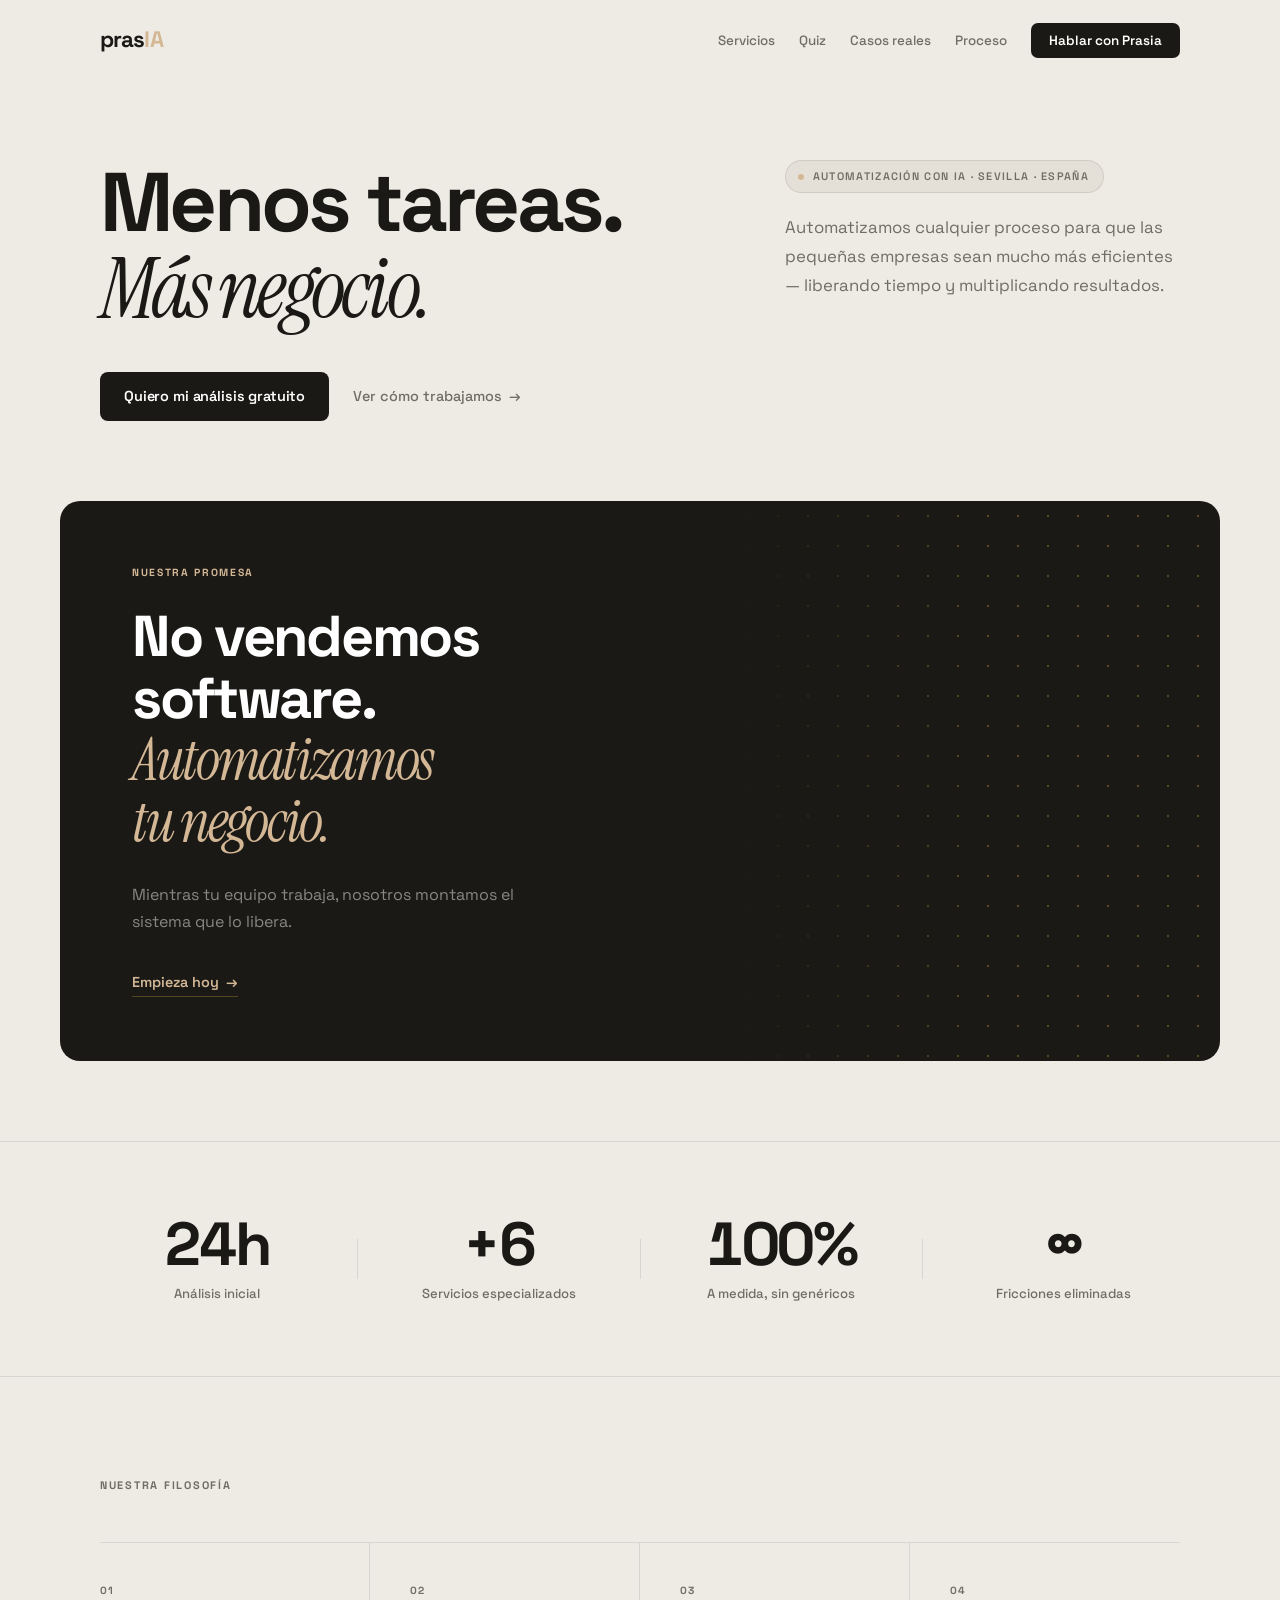
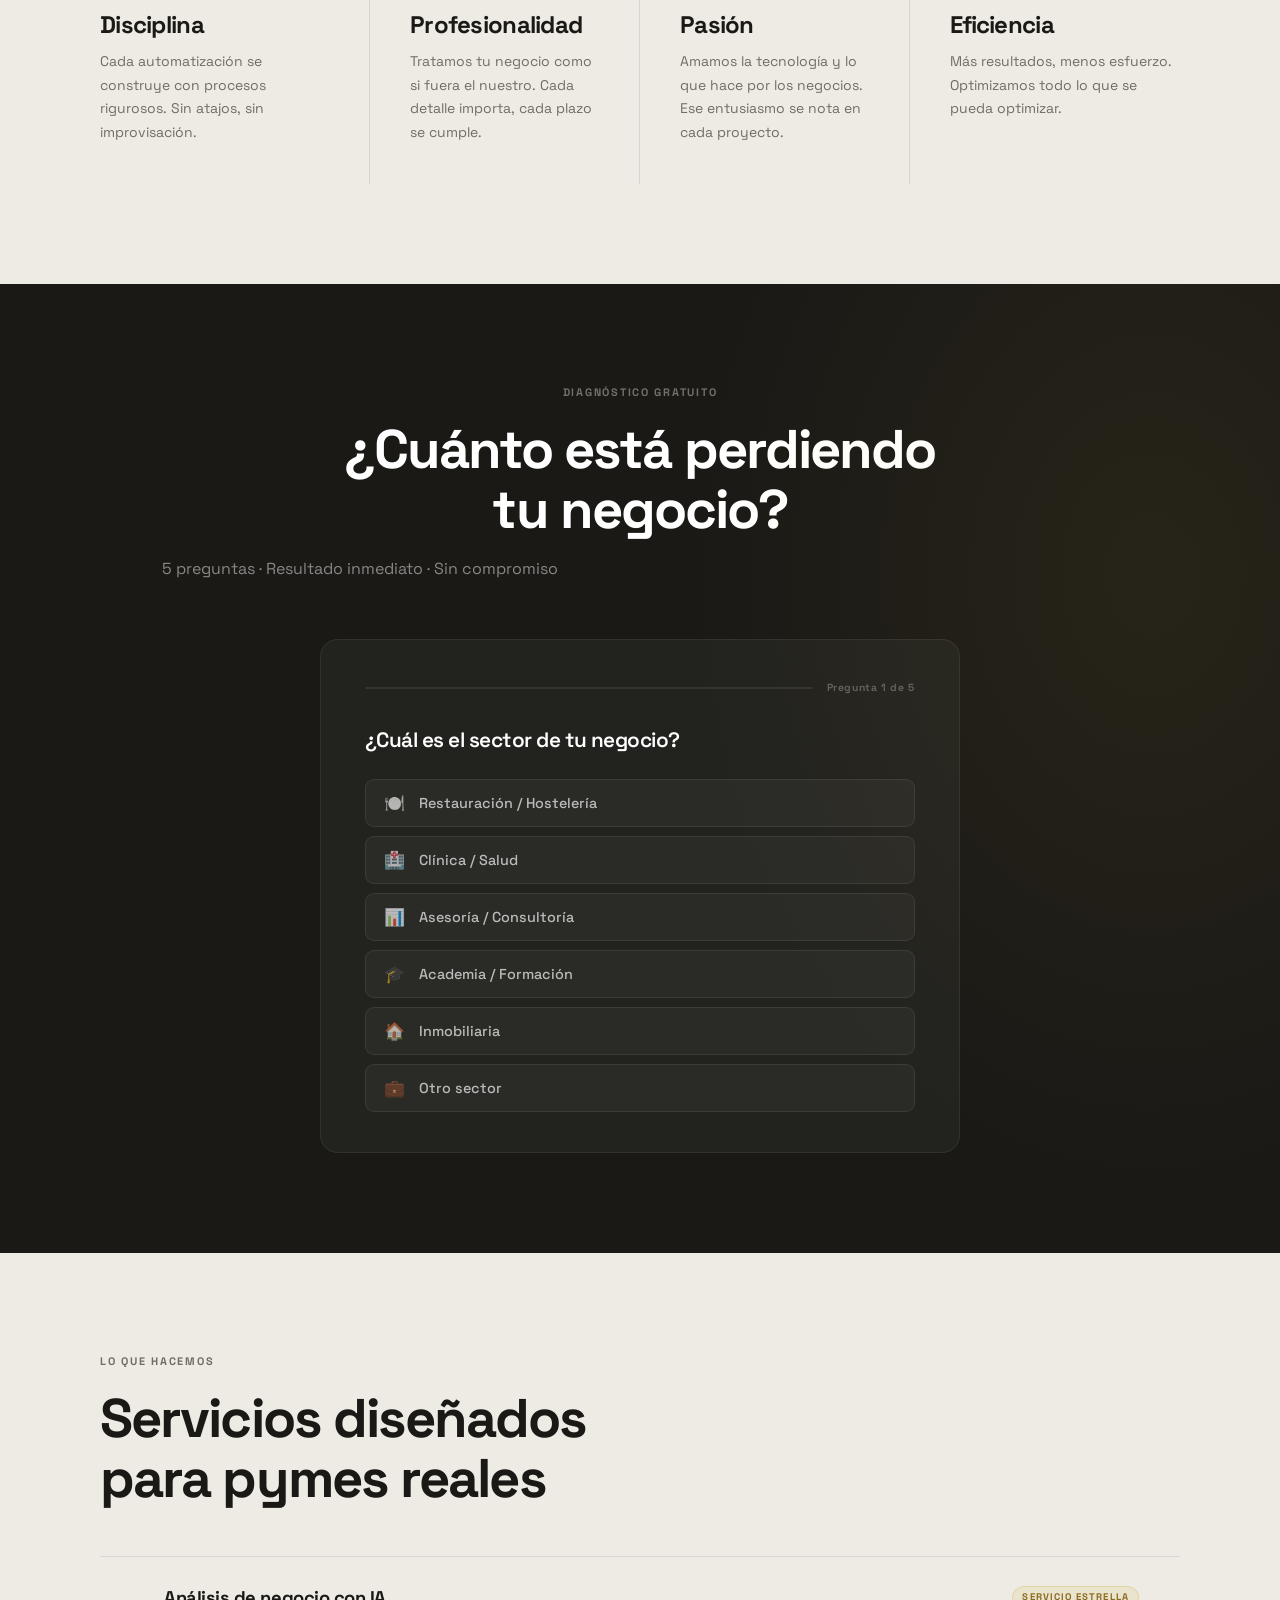
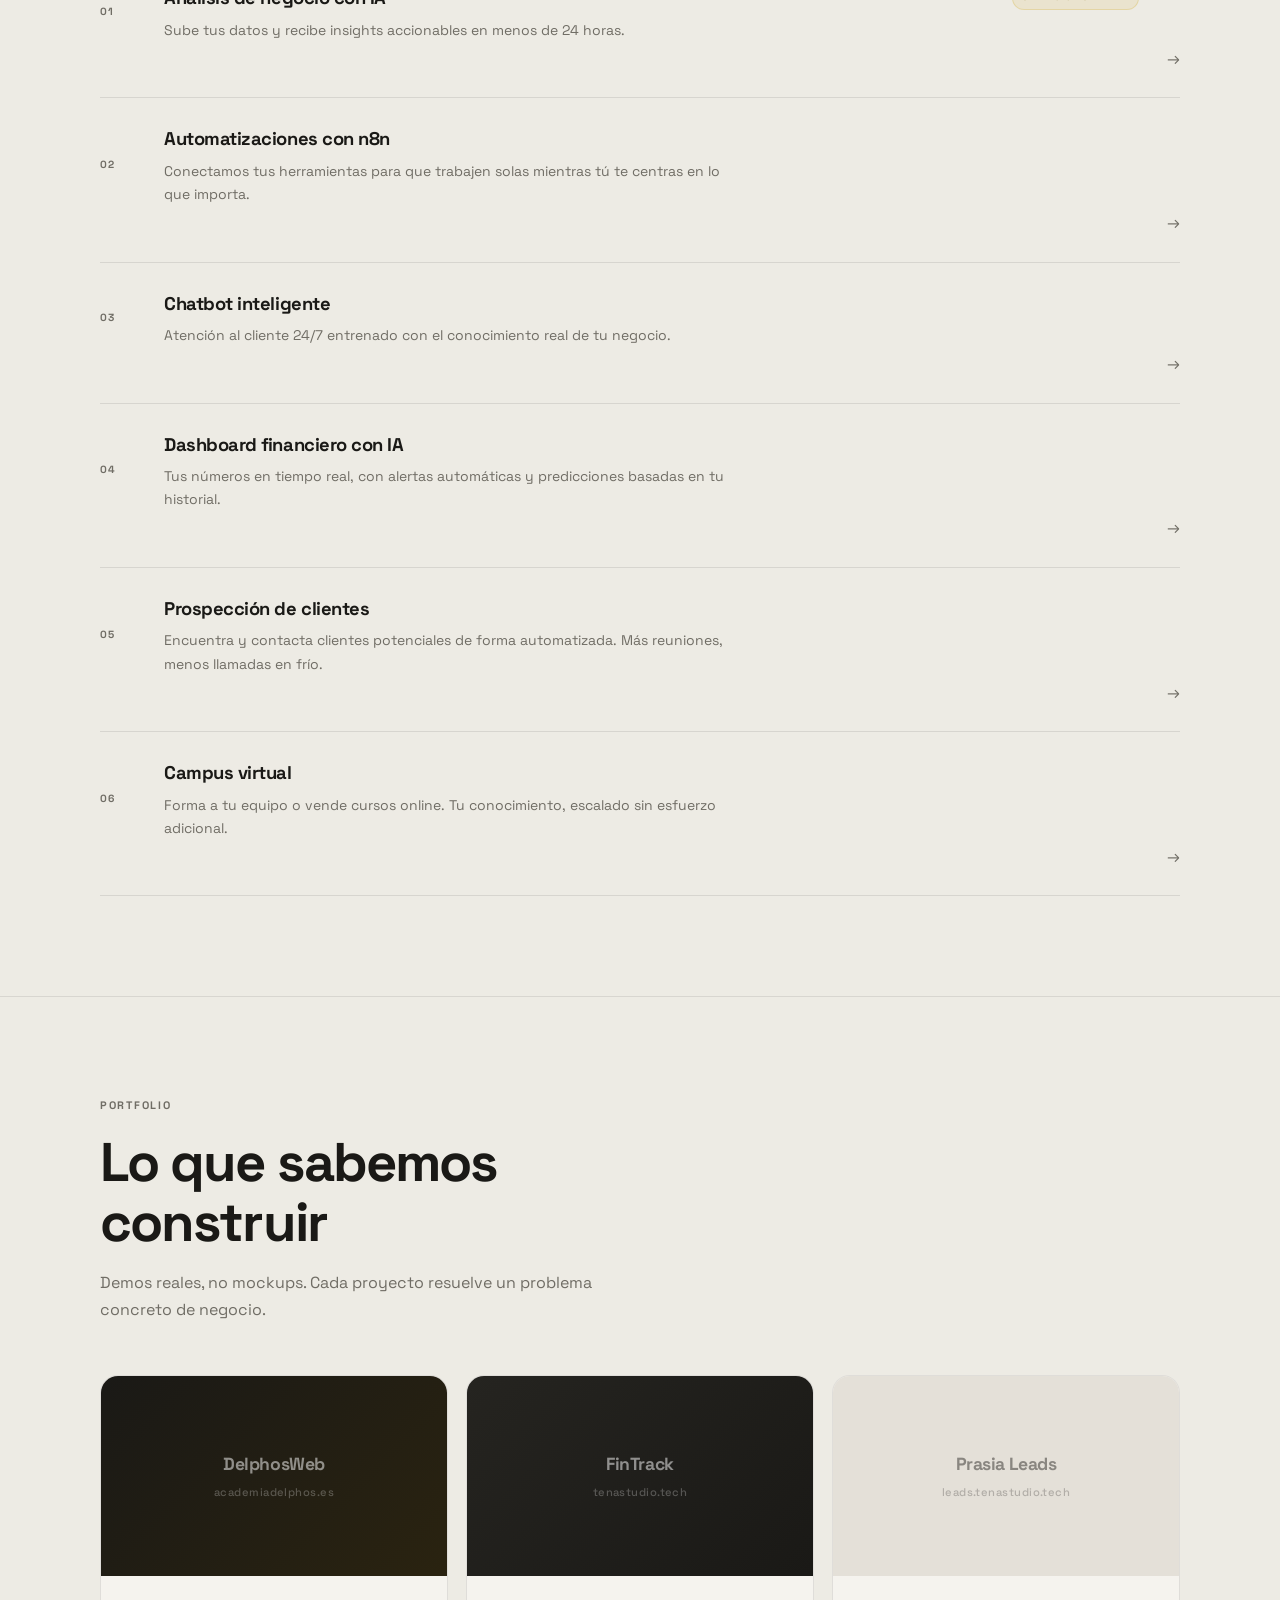
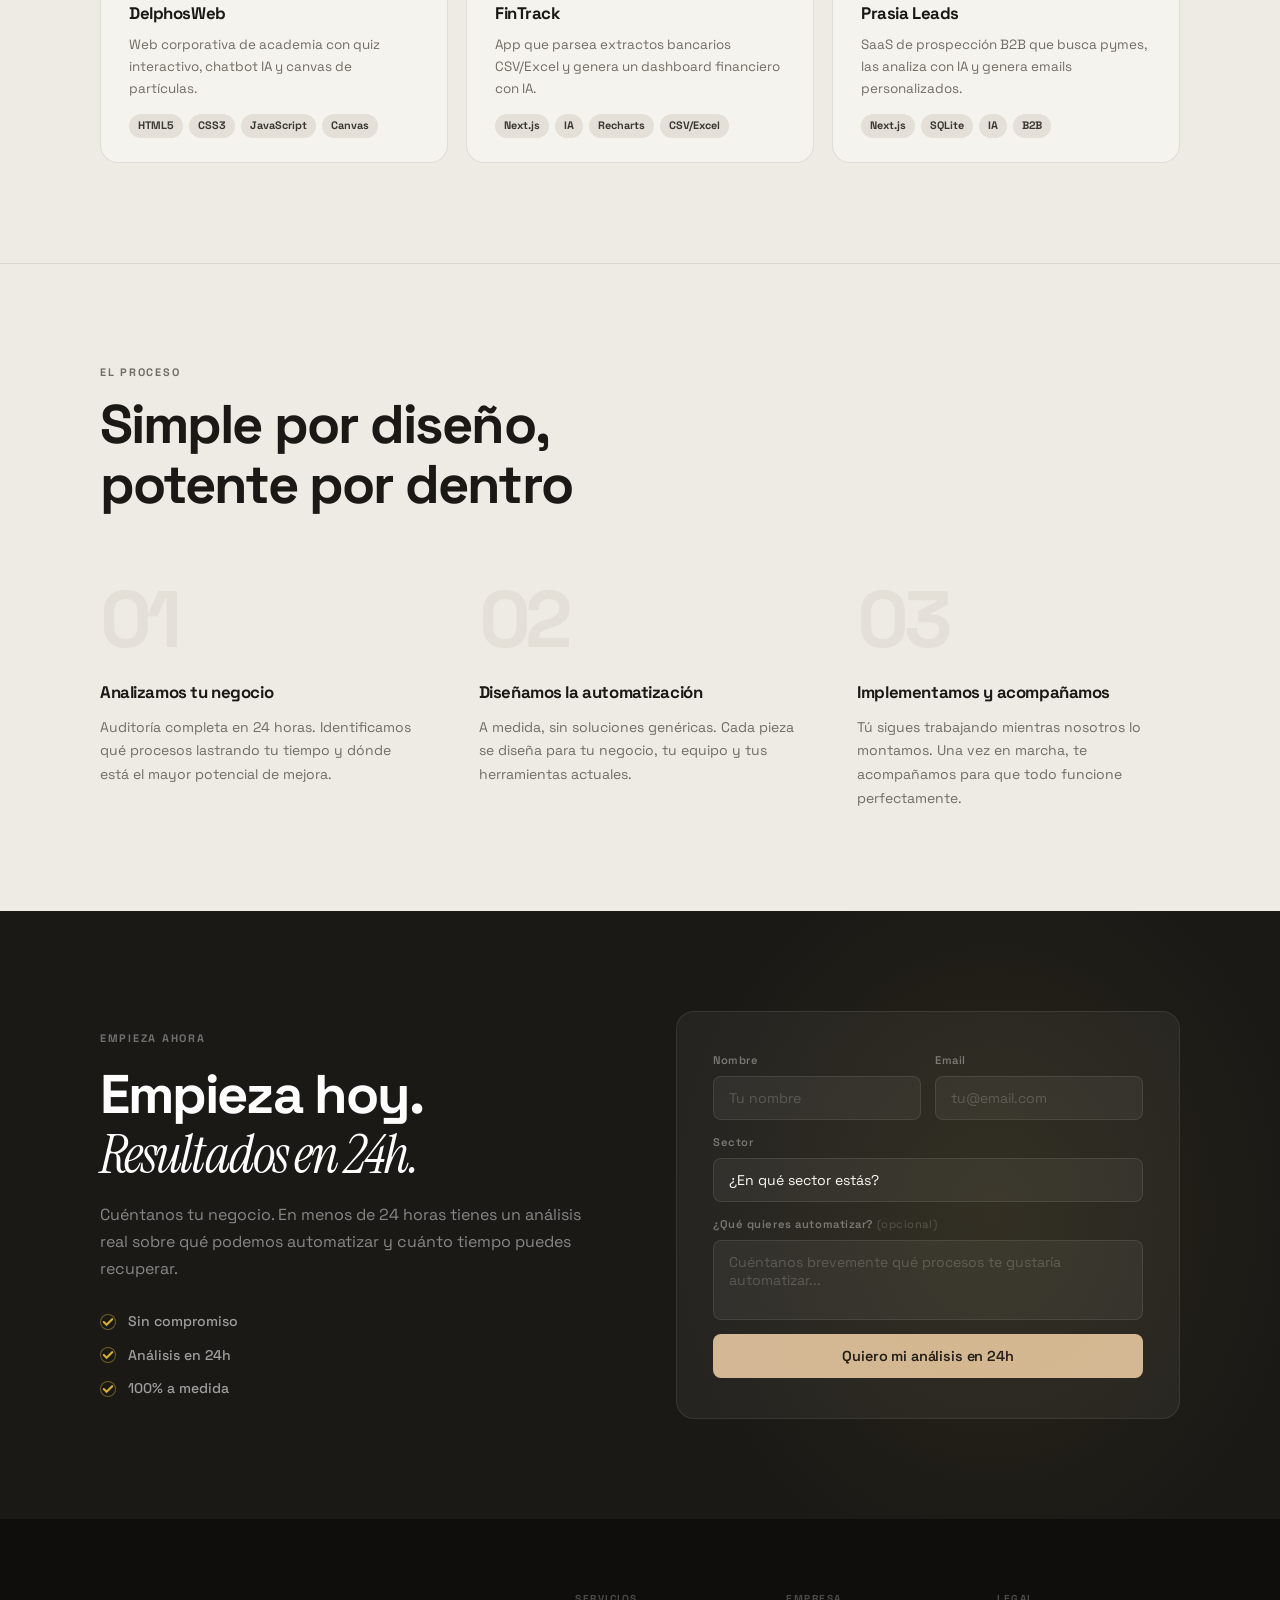
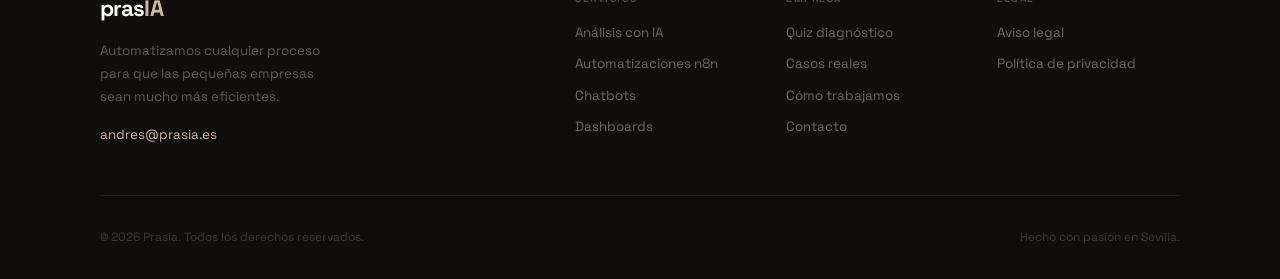
==== commit cf088e77: "Pastel gold palette + prasIA wordmark Soften gold from #D4AF37 to #D4B896 (arena dorada). Logo chang" ====
--- a/index.html
+++ b/index.html
@@ -16,7 +16,7 @@
   <!-- ===================== NAV ===================== -->
   <nav id="navbar">
     <div class="nav-inner">
-      <a href="#" class="nav-logo"><span class="logo-p">P</span>rasia</a>
+      <a href="#" class="nav-logo">pras<span class="logo-ia">IA</span></a>
       <ul class="nav-links" id="navLinks">
         <li><a href="#servicios">Servicios</a></li>
         <li><a href="#quiz">Quiz</a></li>
@@ -359,7 +359,7 @@
     <div class="container">
       <div class="footer-top">
         <div class="footer-brand">
-          <a href="#" class="footer-logo"><span class="logo-p">P</span>rasia</a>
+          <a href="#" class="footer-logo">pras<span class="logo-ia">IA</span></a>
           <p>Automatizamos cualquier proceso para que las pequeñas empresas sean mucho más eficientes.</p>
           <a href="mailto:andres@prasia.es" class="footer-email">andres@prasia.es</a>
         </div>
--- a/styles.css
+++ b/styles.css
@@ -18,8 +18,8 @@
   --dark-3:   #0F0E0C;
 
   /* Accent */
-  --gold:     #D4AF37;
-  --gold-2:   #E5C44B;
+  --gold:     #D4B896;
+  --gold-2:   #DFC8A8;
 
   /* Texto */
   --text:     #1A1916;
@@ -188,7 +188,7 @@
   letter-spacing: -0.04em;
   color: var(--text);
 }
-.logo-p { color: var(--gold); }
+.logo-ia { color: var(--gold); }
 
 .nav-links {
   display: flex;
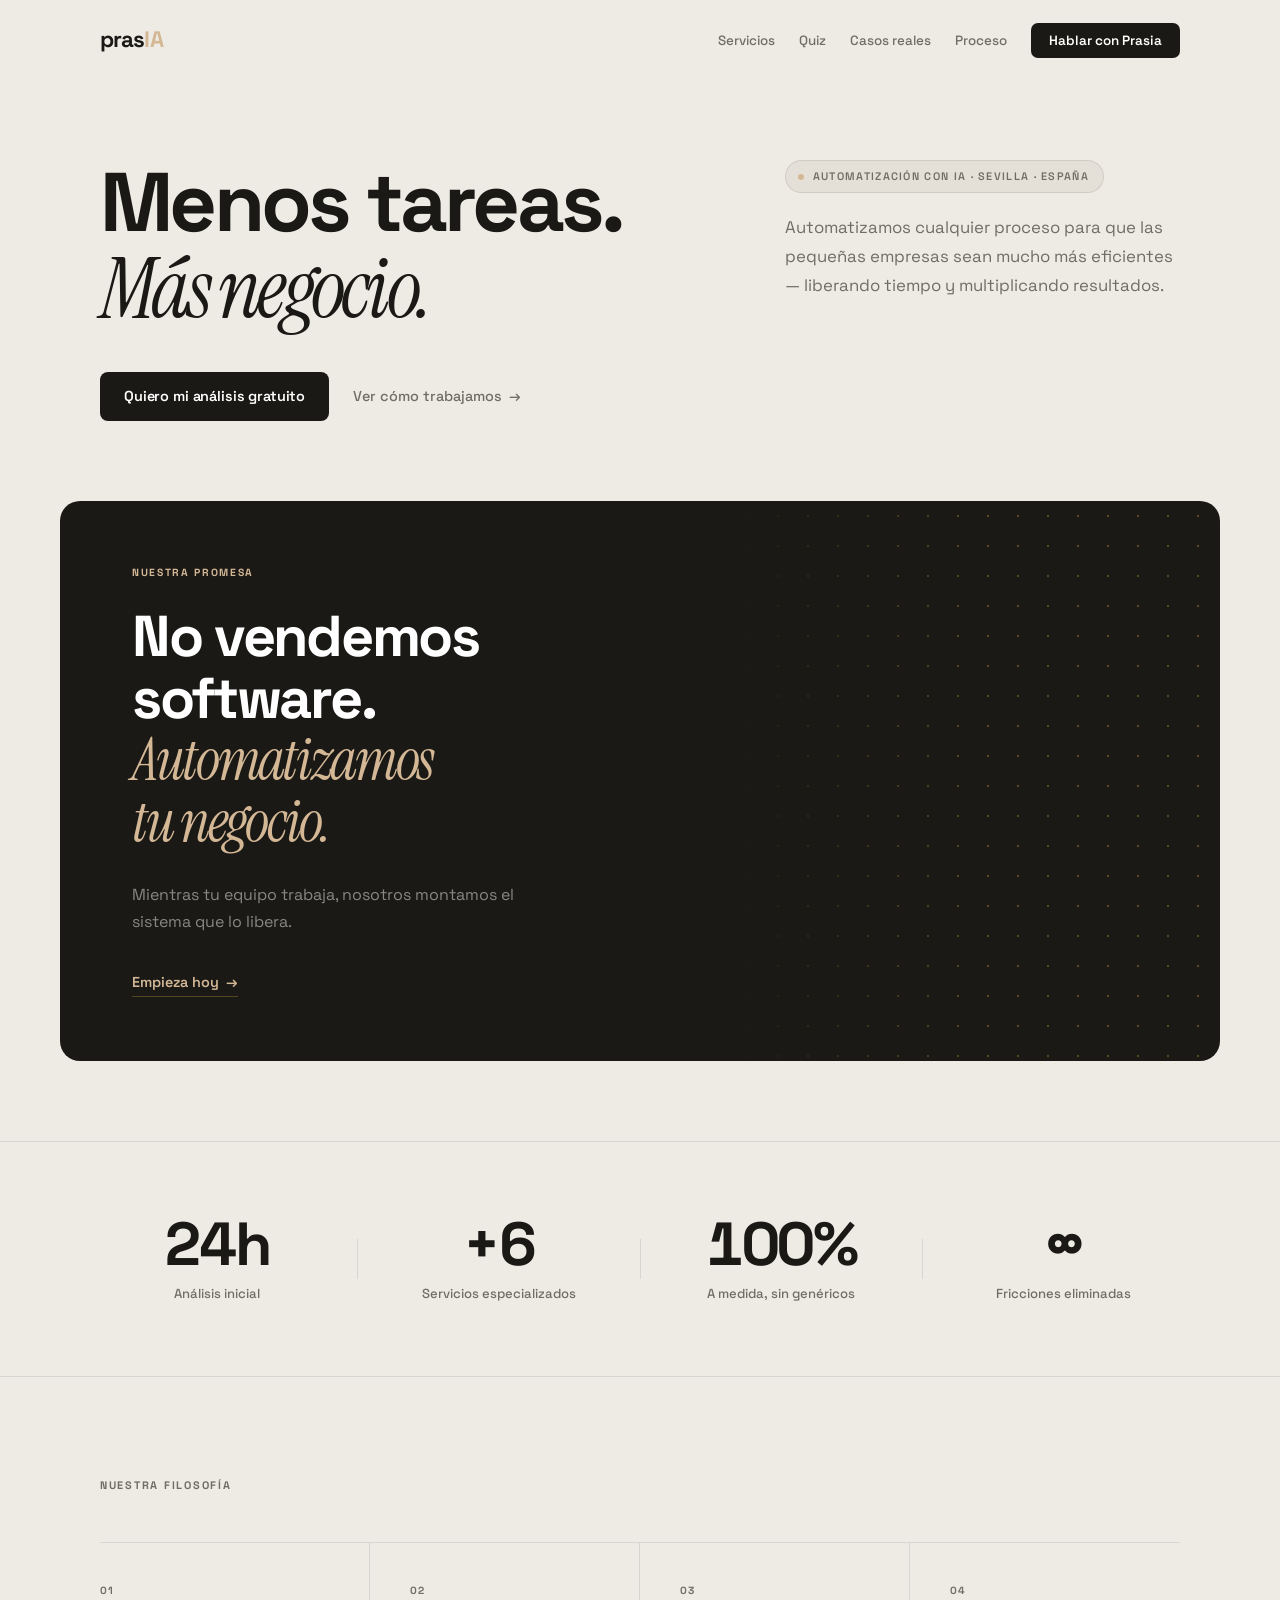
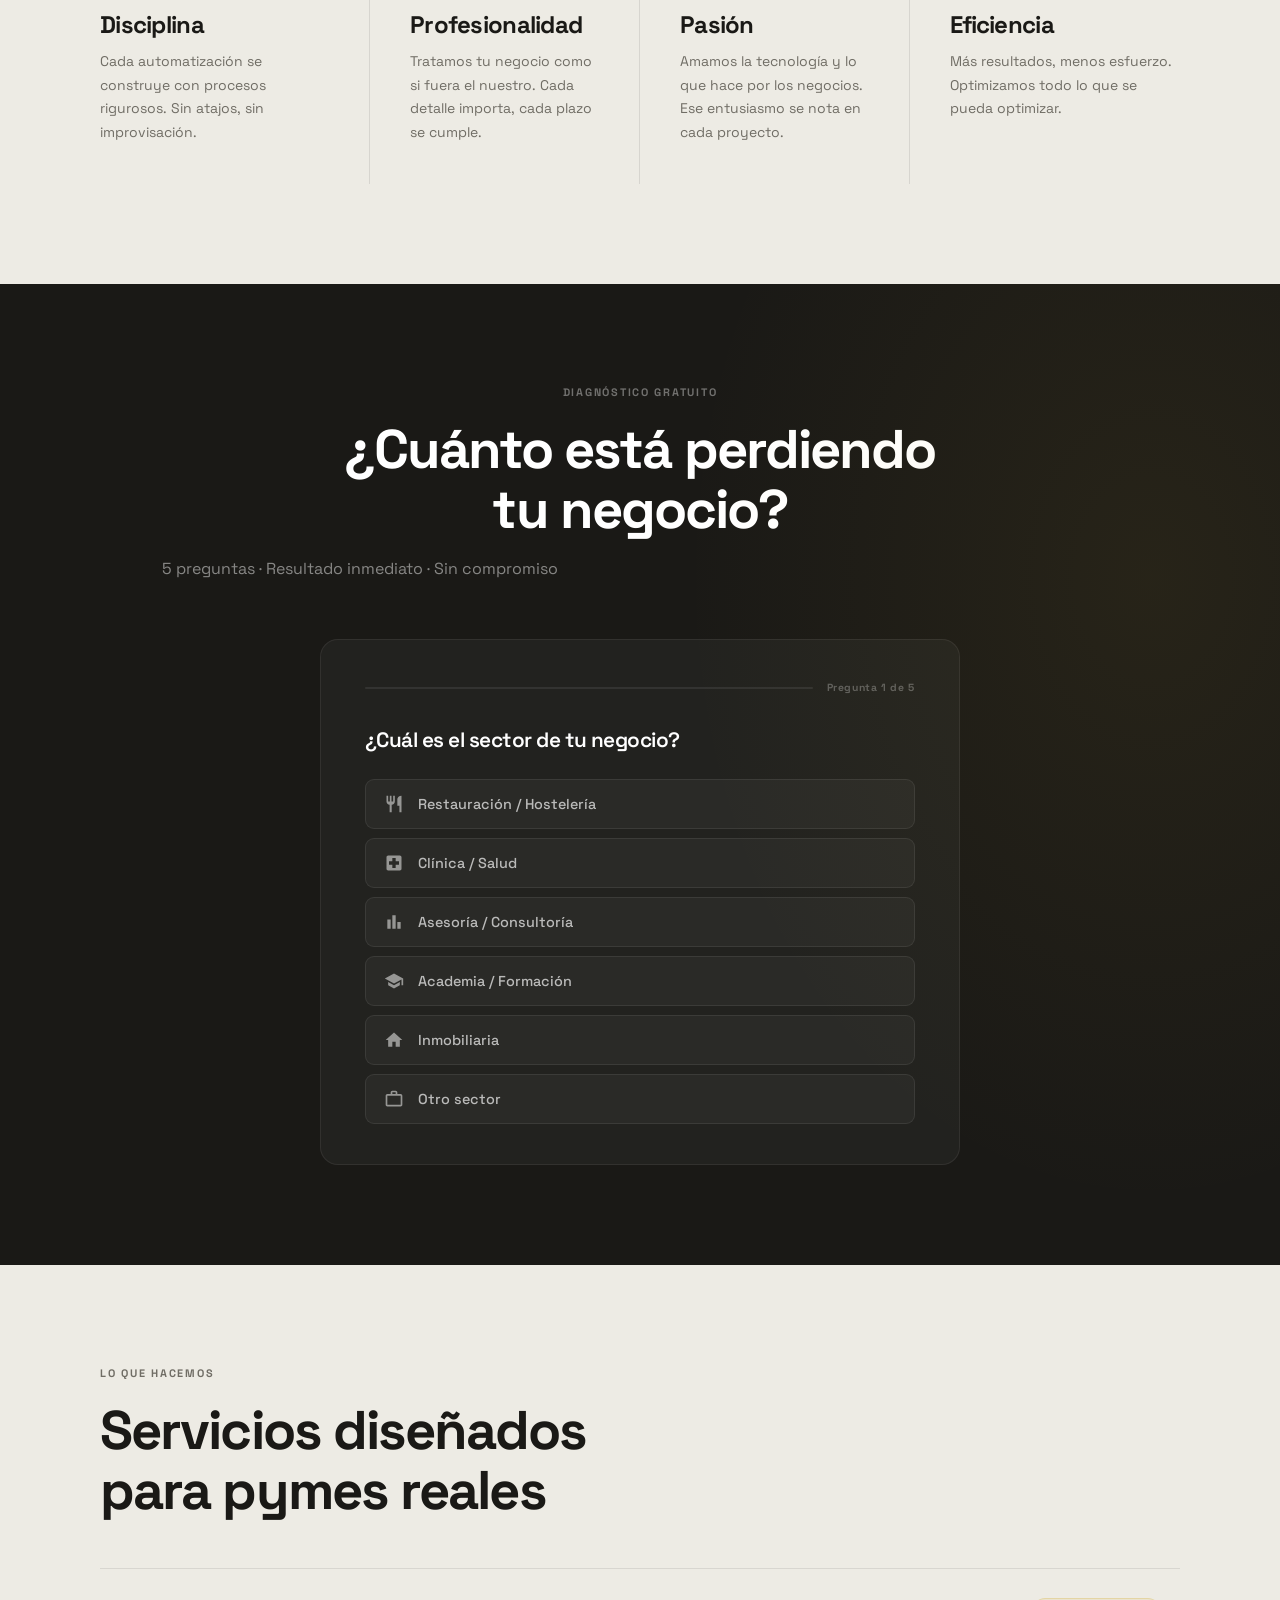
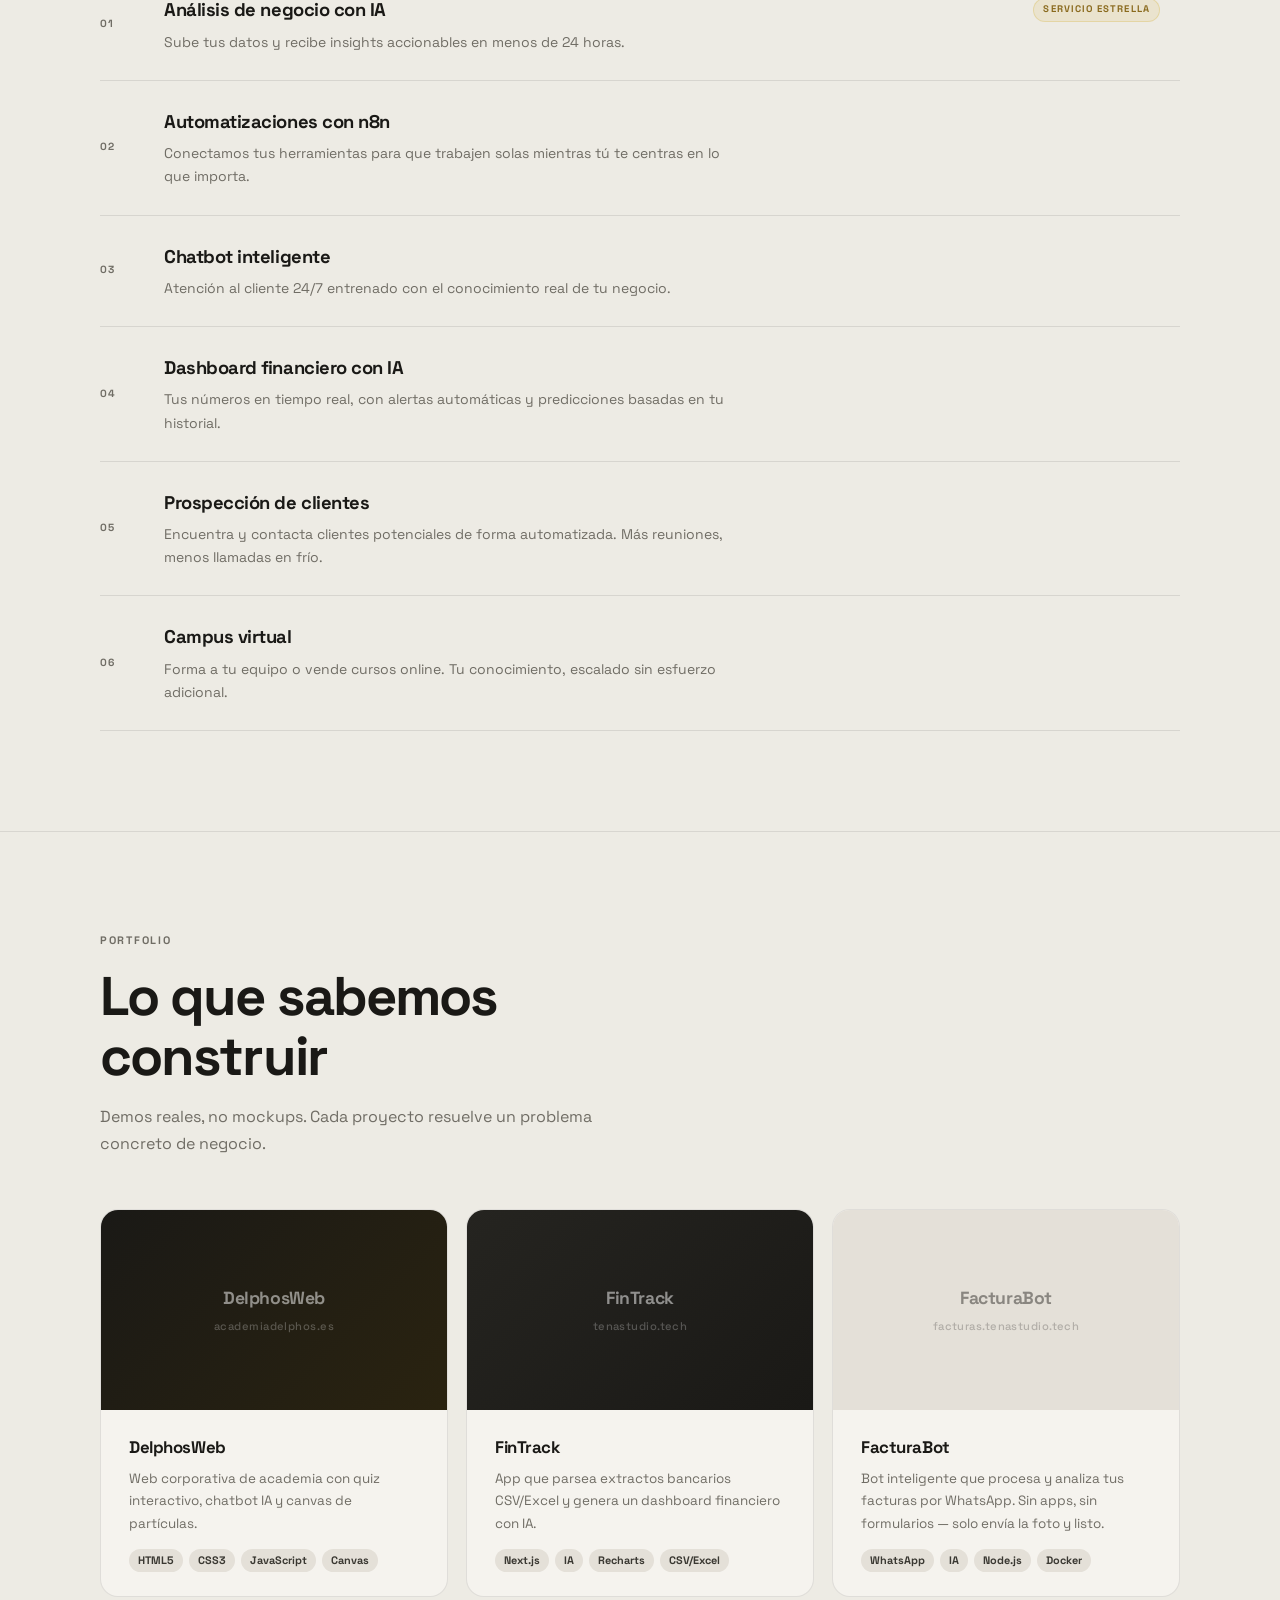
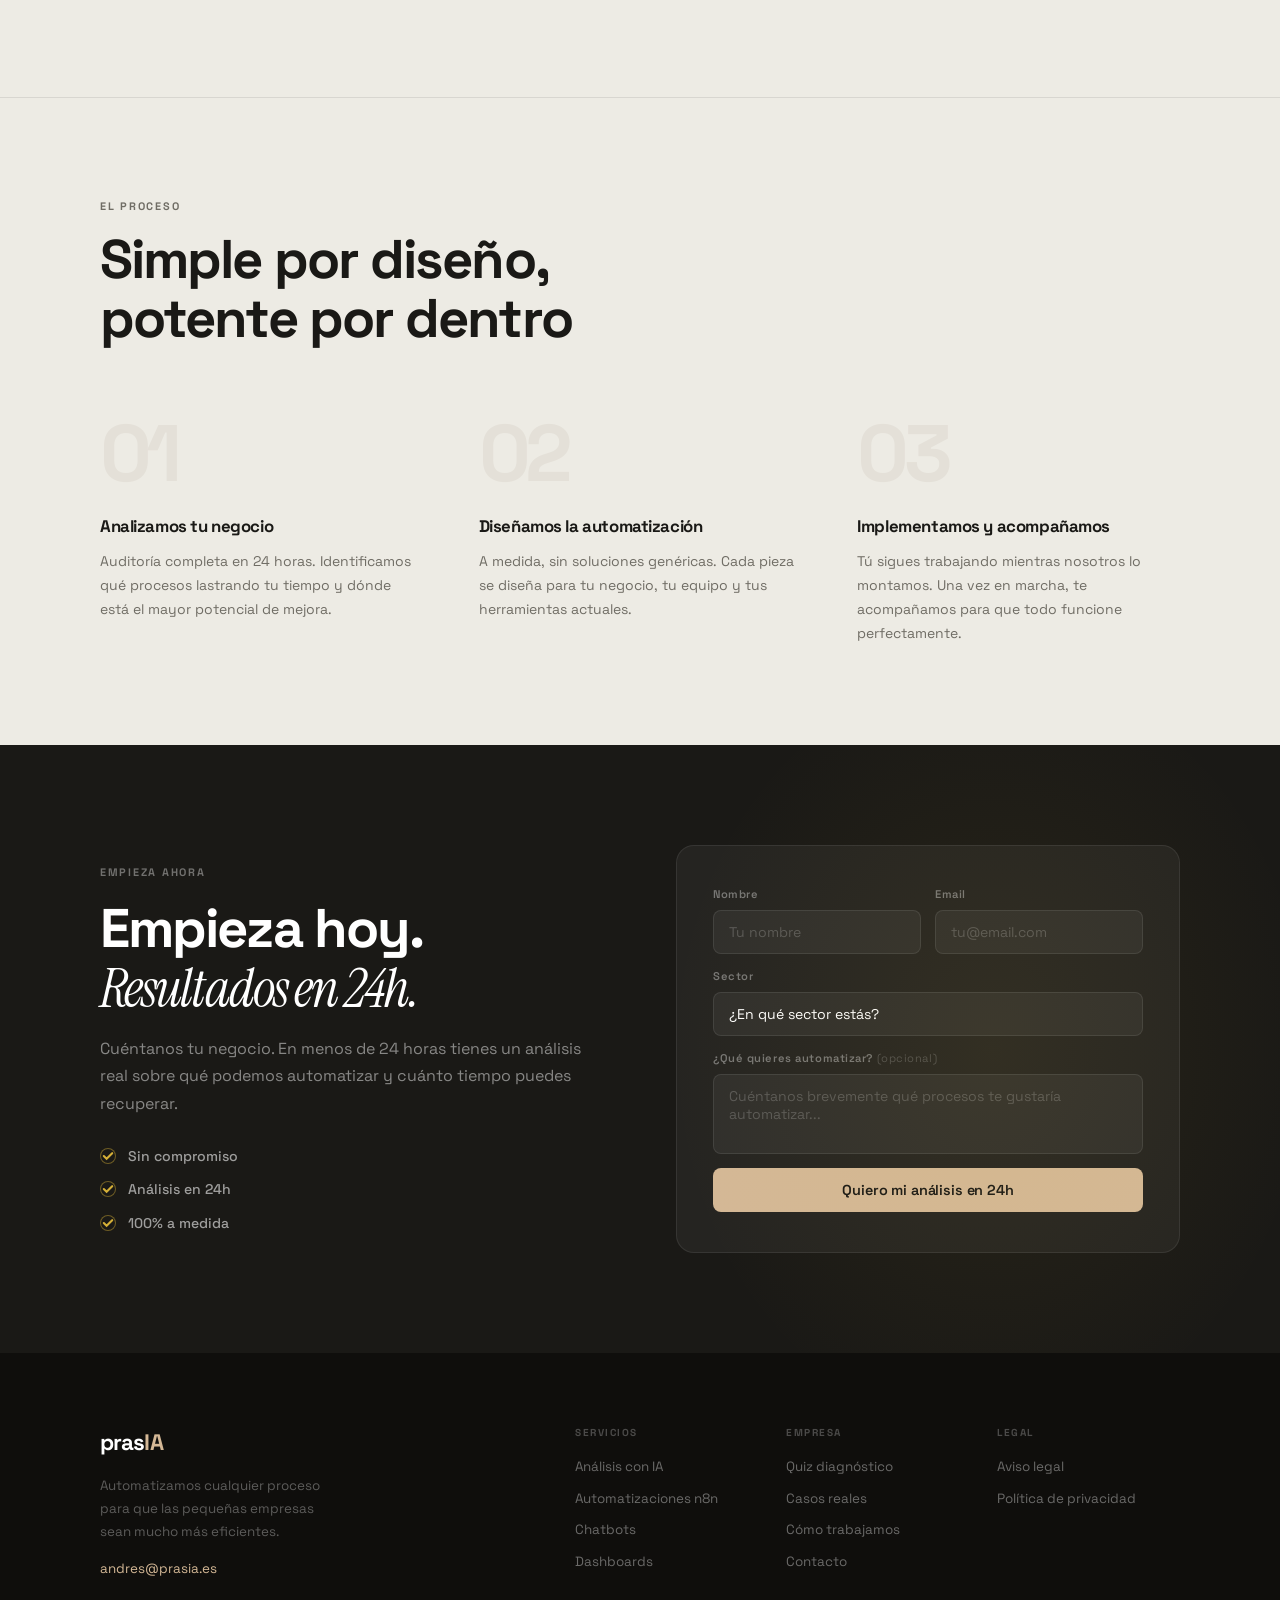
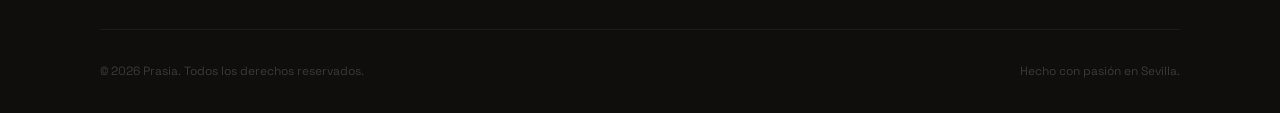
==== commit e7b04274: "Mejoras UI: animaciones hero, dark card spring, FacturaBot portfolio - Word-by-word entrance animati" ====
--- a/index.html
+++ b/index.html
@@ -37,21 +37,25 @@
 
         <div class="hero-left">
           <h1 class="hero-heading">
-            Menos tareas.<br>
-            <em>Más negocio.</em>
+            <span class="word-reveal" style="--d:.12s">Menos</span>
+            <span class="word-reveal" style="--d:.20s">tareas.</span><br>
+            <em>
+              <span class="word-reveal" style="--d:.30s">Más</span>
+              <span class="word-reveal" style="--d:.38s">negocio.</span>
+            </em>
           </h1>
-          <div class="hero-actions">
+          <div class="hero-actions fade-reveal" style="--d:.54s">
             <a href="#quiz" class="btn-primary">Quiero mi análisis gratuito</a>
             <a href="#proceso" class="btn-text-link">Ver cómo trabajamos &thinsp;→</a>
           </div>
         </div>
 
         <div class="hero-right">
-          <div class="hero-badge">
+          <div class="hero-badge fade-reveal" style="--d:.08s">
             <span class="badge-dot"></span>
             Automatización con IA · Sevilla · España
           </div>
-          <p class="hero-desc">
+          <p class="hero-desc fade-reveal" style="--d:.46s">
             Automatizamos cualquier proceso para que las pequeñas empresas sean mucho más eficientes —
             liberando tiempo y multiplicando resultados.
           </p>
@@ -159,42 +163,42 @@
           <span class="sr-name">Análisis de negocio con IA</span>
           <span class="sr-badge">Servicio estrella</span>
           <span class="sr-desc">Sube tus datos y recibe insights accionables en menos de 24 horas.</span>
-          <span class="sr-arrow">→</span>
+
         </a>
 
         <div class="service-row reveal-up" style="--delay:.06s">
           <span class="sr-num">02</span>
           <span class="sr-name">Automatizaciones con n8n</span>
           <span class="sr-desc">Conectamos tus herramientas para que trabajen solas mientras tú te centras en lo que importa.</span>
-          <span class="sr-arrow">→</span>
+
         </div>
 
         <div class="service-row reveal-up" style="--delay:.12s">
           <span class="sr-num">03</span>
           <span class="sr-name">Chatbot inteligente</span>
           <span class="sr-desc">Atención al cliente 24/7 entrenado con el conocimiento real de tu negocio.</span>
-          <span class="sr-arrow">→</span>
+
         </div>
 
         <div class="service-row reveal-up" style="--delay:.18s">
           <span class="sr-num">04</span>
           <span class="sr-name">Dashboard financiero con IA</span>
           <span class="sr-desc">Tus números en tiempo real, con alertas automáticas y predicciones basadas en tu historial.</span>
-          <span class="sr-arrow">→</span>
+
         </div>
 
         <div class="service-row reveal-up" style="--delay:.24s">
           <span class="sr-num">05</span>
           <span class="sr-name">Prospección de clientes</span>
           <span class="sr-desc">Encuentra y contacta clientes potenciales de forma automatizada. Más reuniones, menos llamadas en frío.</span>
-          <span class="sr-arrow">→</span>
+
         </div>
 
         <div class="service-row reveal-up" style="--delay:.3s">
           <span class="sr-num">06</span>
           <span class="sr-name">Campus virtual</span>
           <span class="sr-desc">Forma a tu equipo o vende cursos online. Tu conocimiento, escalado sin esfuerzo adicional.</span>
-          <span class="sr-arrow">→</span>
+
         </div>
 
       </div>
@@ -246,18 +250,18 @@
         </div>
 
         <div class="case-card reveal-up" style="--delay:.3s">
-          <a href="https://leads.tenastudio.tech" target="_blank" rel="noopener" class="case-visual cv-3">
+          <a href="https://facturas.tenastudio.tech" target="_blank" rel="noopener" class="case-visual cv-3">
             <div class="cv-inner">
-              <p class="cv-name">Prasia Leads</p>
-              <p class="cv-url">leads.tenastudio.tech</p>
+              <p class="cv-name">FacturaBot</p>
+              <p class="cv-url">facturas.tenastudio.tech</p>
             </div>
             <div class="cv-hover"><span>Ver demo &nbsp;↗</span></div>
           </a>
           <div class="case-body">
-            <h3>Prasia Leads</h3>
-            <p>SaaS de prospección B2B que busca pymes, las analiza con IA y genera emails personalizados.</p>
+            <h3>FacturaBot</h3>
+            <p>Bot inteligente que procesa y analiza tus facturas por WhatsApp. Sin apps, sin formularios — solo envía la foto y listo.</p>
             <div class="case-tags">
-              <span>Next.js</span><span>SQLite</span><span>IA</span><span>B2B</span>
+              <span>WhatsApp</span><span>IA</span><span>Node.js</span><span>Docker</span>
             </div>
           </div>
         </div>
--- a/styles.css
+++ b/styles.css
@@ -262,12 +262,23 @@
   align-items: start;
 }
 
-/* Entrada animada del hero */
-.hero-left  { animation: heroIn 0.9s var(--ease) both; }
-.hero-right { animation: heroIn 0.9s var(--ease) 0.14s both; }
-@keyframes heroIn {
-  from { opacity: 0; transform: translateY(20px); }
-  to   { opacity: 1; transform: none; }
+/* ── HERO ENTRANCE ANIMATIONS ───────────────────────────── */
+@keyframes wordUp {
+  from { opacity: 0; transform: translateY(0.55em); }
+  to   { opacity: 1; transform: translateY(0); }
+}
+@keyframes fadeUp {
+  from { opacity: 0; transform: translateY(18px); }
+  to   { opacity: 1; transform: translateY(0); }
+}
+.word-reveal {
+  display: inline-block;
+  animation: wordUp 0.7s cubic-bezier(0.16, 1, 0.3, 1) both;
+  animation-delay: var(--d, 0s);
+}
+.fade-reveal {
+  animation: fadeUp 0.7s cubic-bezier(0.16, 1, 0.3, 1) both;
+  animation-delay: var(--d, 0s);
 }
 
 .hero-heading {
@@ -325,7 +336,7 @@
 /* === DARK CARD — manifesto =================== */
 .dark-card-section {
   background: var(--cream);
-  /* horizontal padding starts at container-equivalent width; JS animates it to 0 */
+  /* JS overrides horizontal padding; vertical stays fixed */
   padding: 0 max(40px, calc((100vw - 1160px) / 2)) 80px;
 }
 
@@ -347,6 +358,7 @@
   justify-content: center;
   position: relative;
   z-index: 2;
+  transition: padding-left 0.35s cubic-bezier(0.25, 1, 0.5, 1);
 }
 
 .dc-label {
@@ -523,7 +535,8 @@
 }
 .quiz-opt:hover { background:rgba(255,255,255,.08); border-color:rgba(255,255,255,.18); color:#fff; transform:translateX(3px); }
 .quiz-opt.selected { background:rgba(212,175,55,.12); border-color:rgba(212,175,55,.5); color:#fff; }
-.qo-icon { font-size:1.05rem; line-height:1; flex-shrink:0; }
+.qo-icon { width:20px; height:20px; flex-shrink:0; display:flex; align-items:center; opacity:.75; transition:opacity .18s; }
+.quiz-opt:hover .qo-icon, .quiz-opt.selected .qo-icon { opacity:1; }
 
 .qlead-hdr { margin-bottom:24px; }
 .qlead-hdr h3 { font-size:1.35rem; font-weight:700; color:#fff; letter-spacing:-.03em; margin-bottom:8px; }
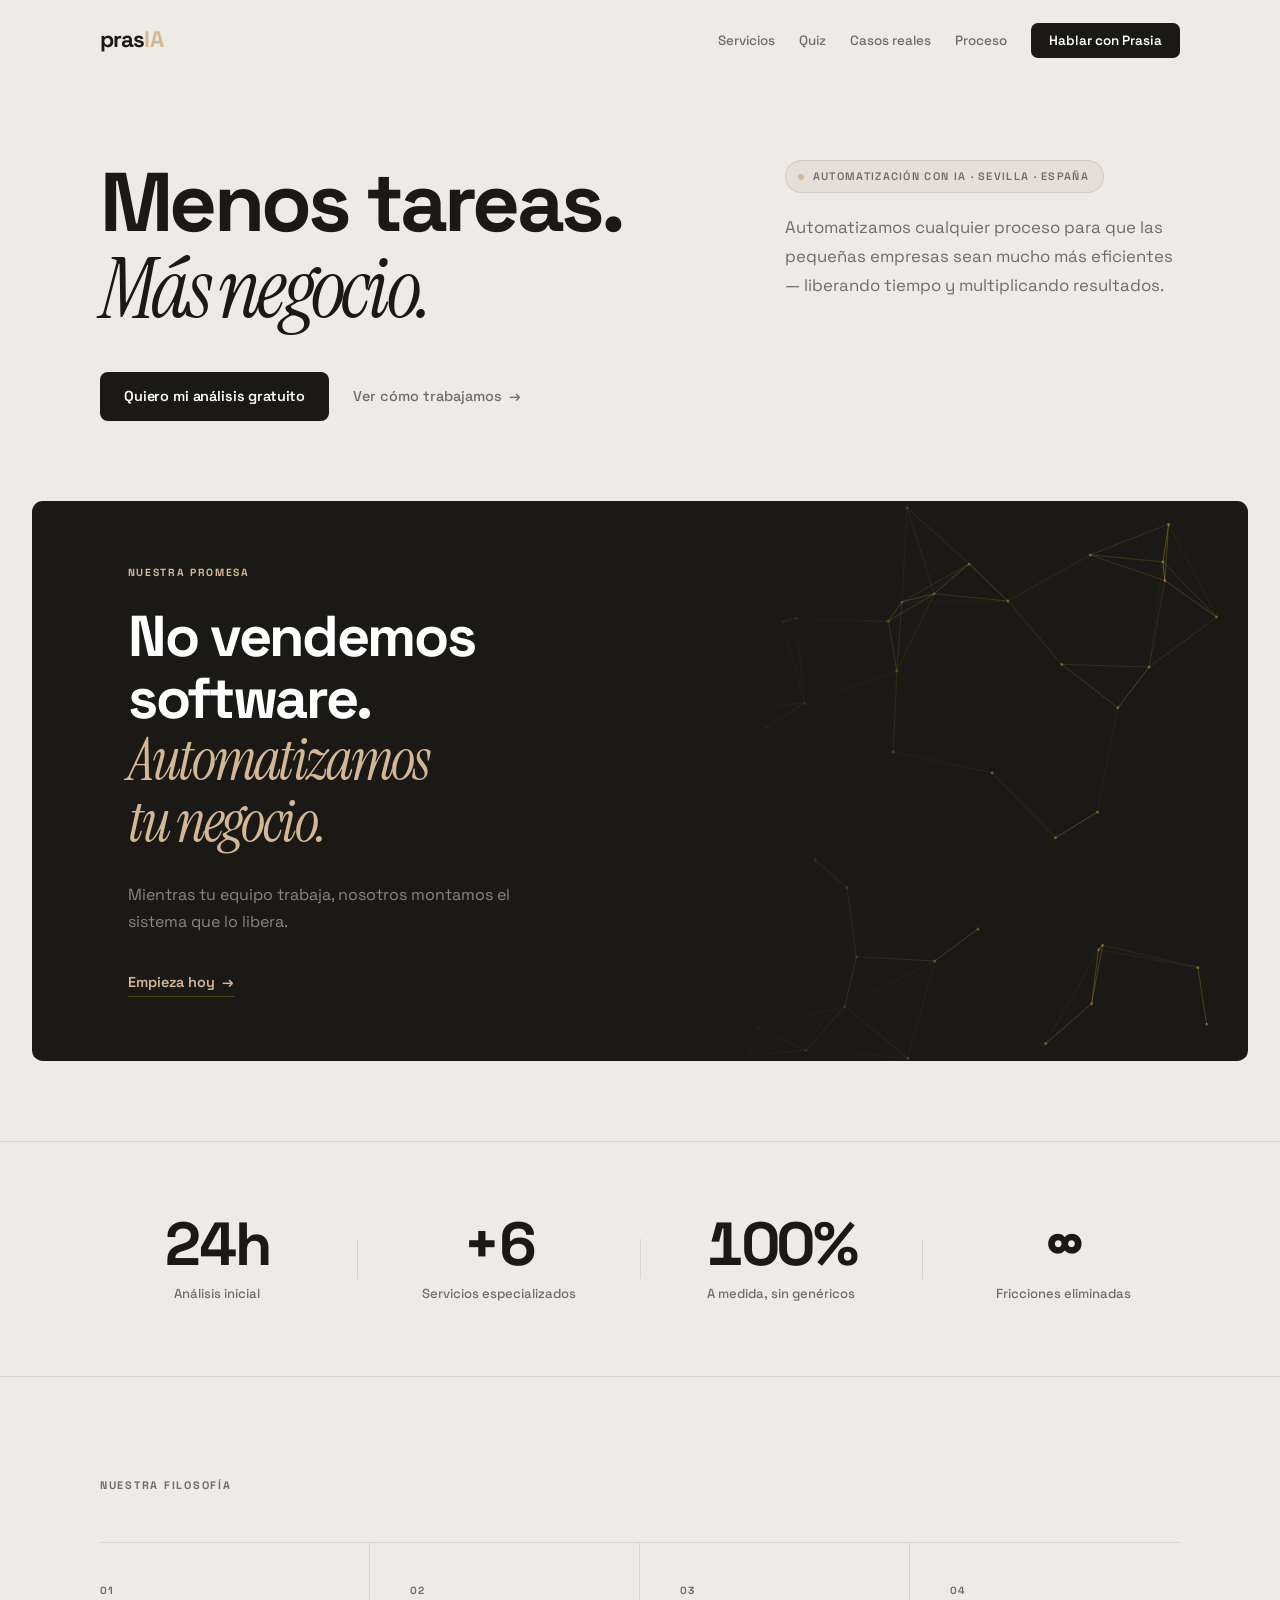
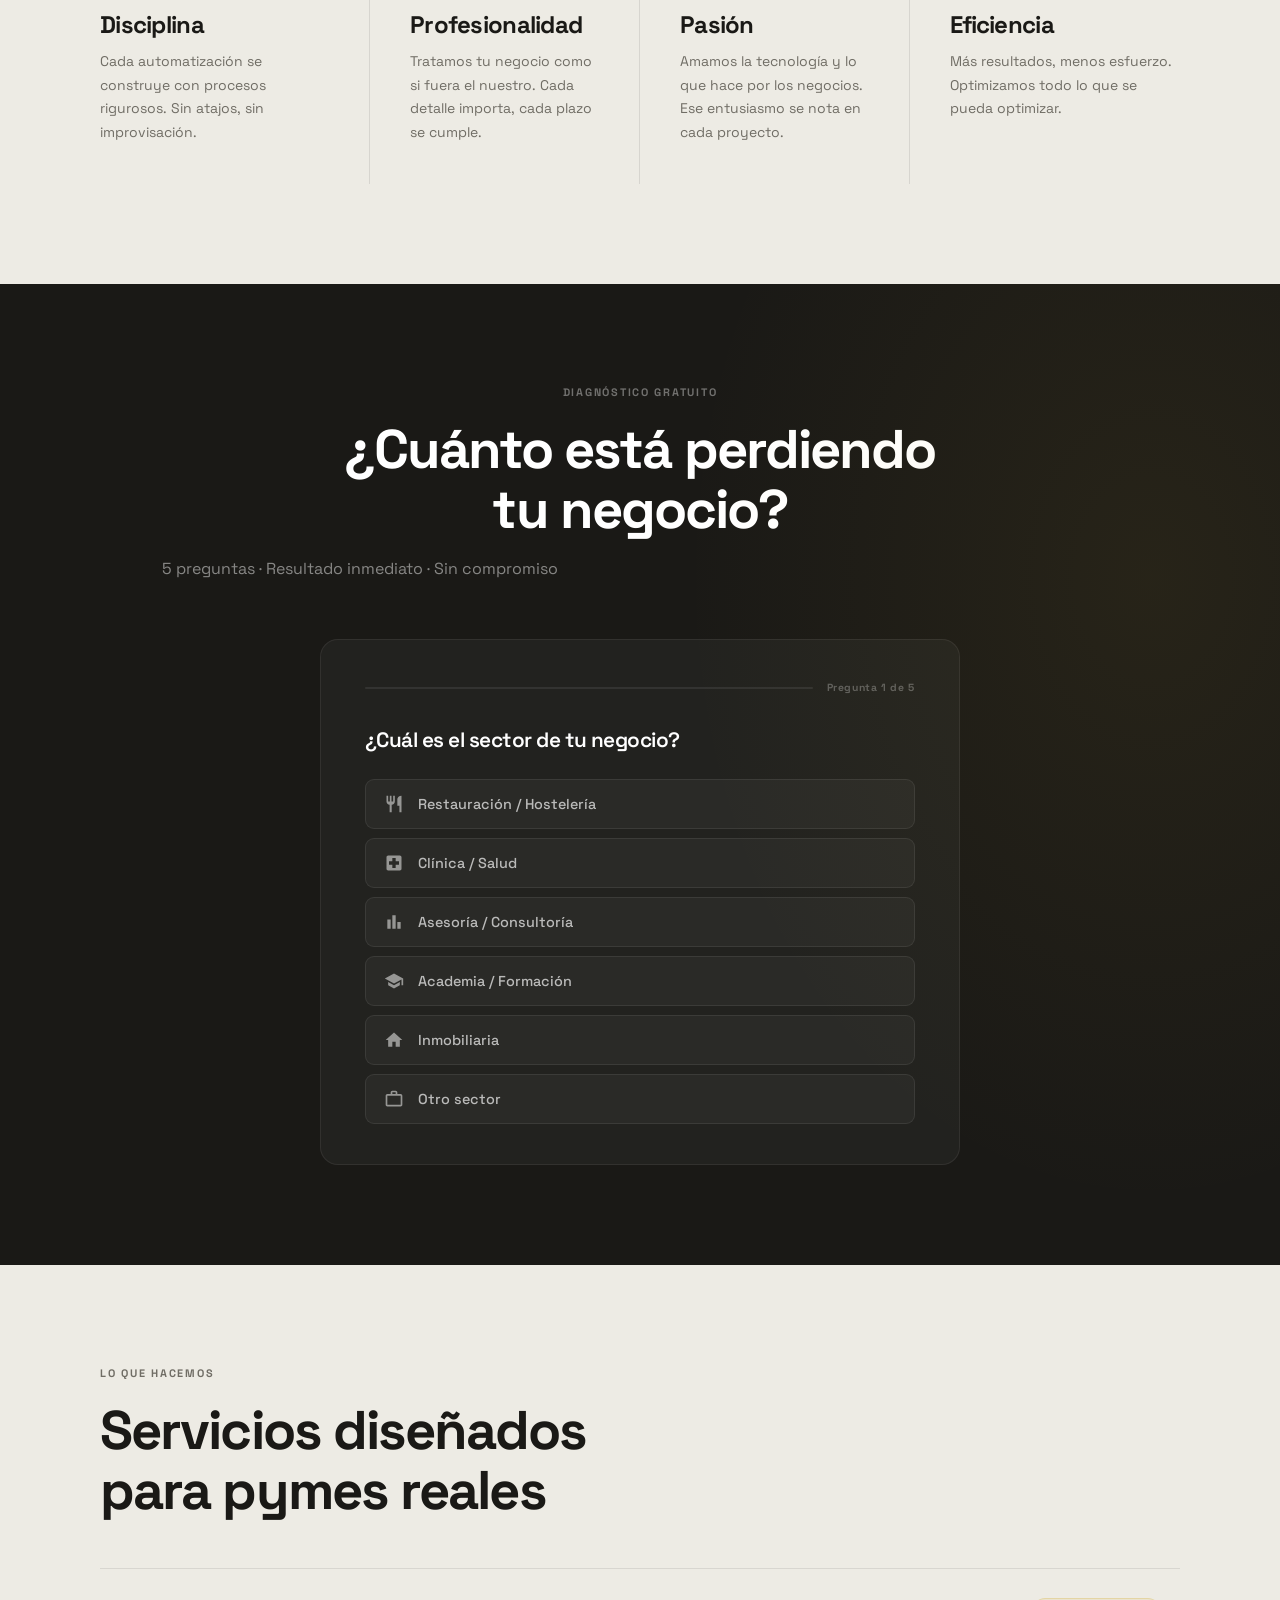
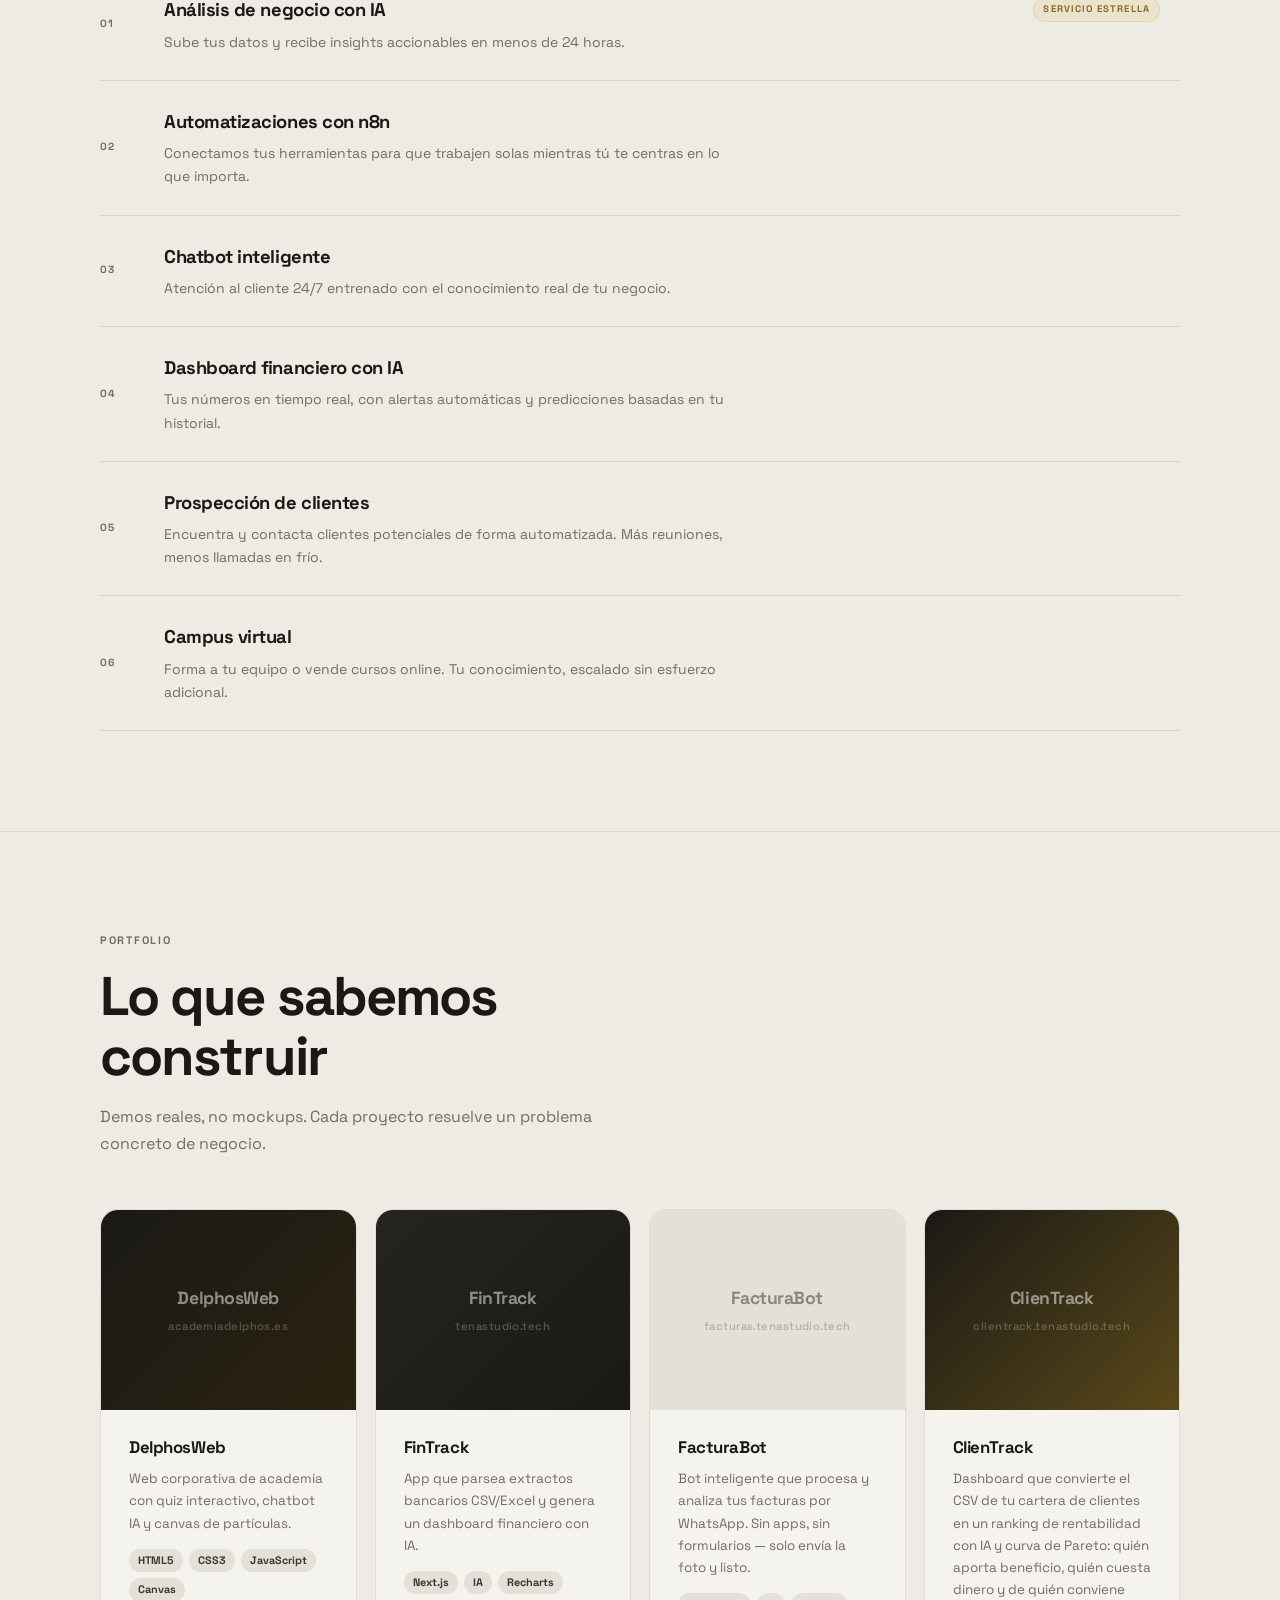
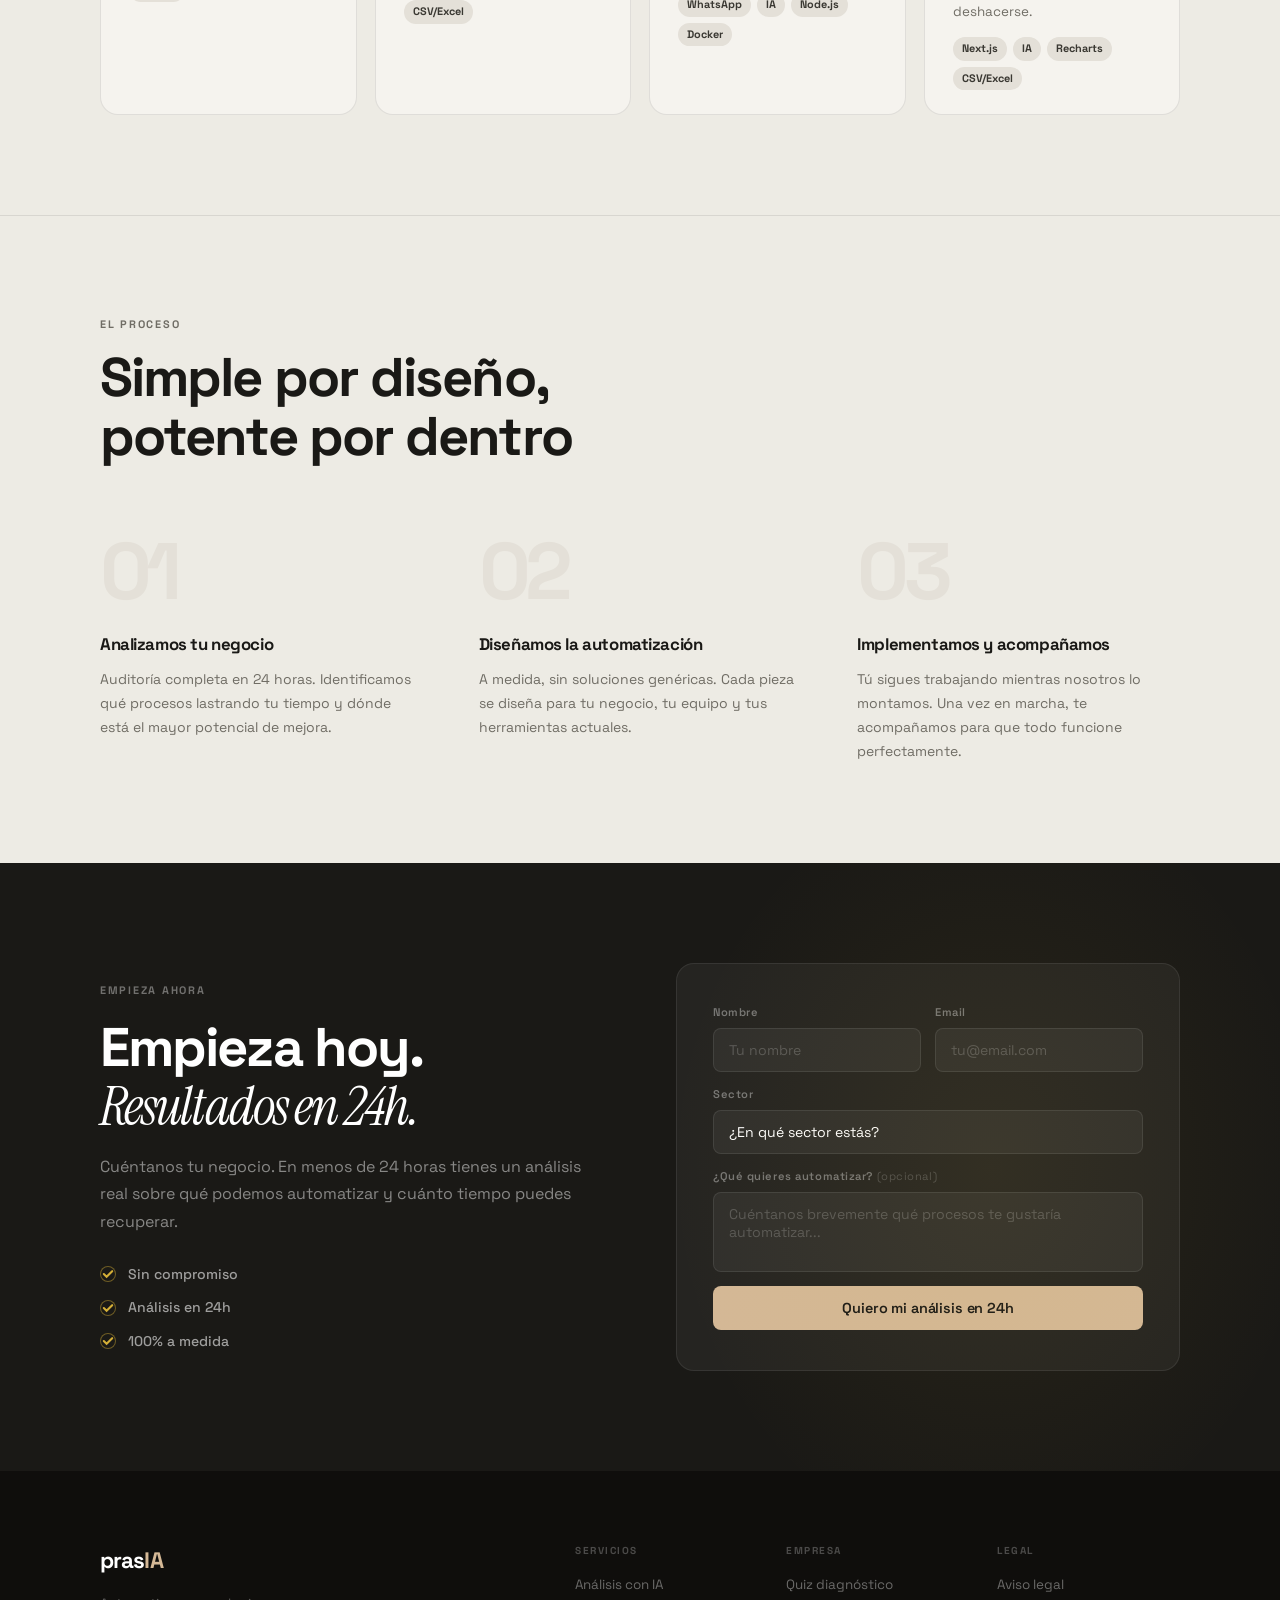
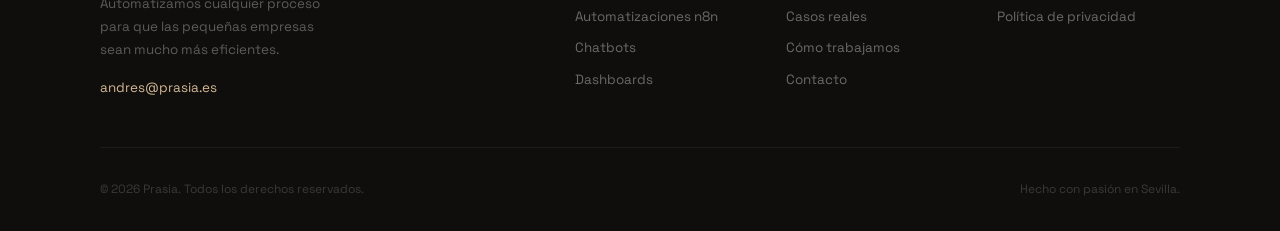
==== commit 7ee38a69: "deploy: ClienTrack en Casos reales + dark card constelación animada - index.html: 4ª demo ClienTrack" ====
--- a/index.html
+++ b/index.html
@@ -77,7 +77,7 @@
         <p class="dc-sub">Mientras tu equipo trabaja, nosotros montamos el sistema que lo libera.</p>
         <a href="#contacto" class="dc-cta">Empieza hoy &thinsp;→</a>
       </div>
-      <div class="dc-pattern" aria-hidden="true"></div>
+      <div class="dc-pattern" aria-hidden="true"><canvas class="dc-dots" id="dcDots"></canvas></div>
     </div>
   </section>
 
@@ -262,6 +262,23 @@
             <p>Bot inteligente que procesa y analiza tus facturas por WhatsApp. Sin apps, sin formularios — solo envía la foto y listo.</p>
             <div class="case-tags">
               <span>WhatsApp</span><span>IA</span><span>Node.js</span><span>Docker</span>
+            </div>
+          </div>
+        </div>
+
+        <div class="case-card reveal-up" style="--delay:.45s">
+          <a href="https://clientrack.tenastudio.tech" target="_blank" rel="noopener" class="case-visual cv-4">
+            <div class="cv-inner">
+              <p class="cv-name">ClienTrack</p>
+              <p class="cv-url">clientrack.tenastudio.tech</p>
+            </div>
+            <div class="cv-hover"><span>Ver demo &nbsp;↗</span></div>
+          </a>
+          <div class="case-body">
+            <h3>ClienTrack</h3>
+            <p>Dashboard que convierte el CSV de tu cartera de clientes en un ranking de rentabilidad con IA y curva de Pareto: quién aporta beneficio, quién cuesta dinero y de quién conviene deshacerse.</p>
+            <div class="case-tags">
+              <span>Next.js</span><span>IA</span><span>Recharts</span><span>CSV/Excel</span>
             </div>
           </div>
         </div>
--- a/styles.css
+++ b/styles.css
@@ -358,7 +358,6 @@
   justify-content: center;
   position: relative;
   z-index: 2;
-  transition: padding-left 0.35s cubic-bezier(0.25, 1, 0.5, 1);
 }
 
 .dc-label {
@@ -407,17 +406,24 @@
 }
 .dc-cta:hover { gap: 10px; border-color: var(--gold); }
 
-/* Dot grid pattern — lado derecho del dark card */
+/* Dot grid pattern — lado derecho del dark card (pintado por canvas) */
 .dc-pattern {
   flex: 0 0 42%;
   position: relative;
-  background-image: radial-gradient(circle, rgba(212,175,55,.32) 1.5px, transparent 1.5px);
-  background-size: 30px 30px;
+}
+.dc-dots {
+  position: absolute;
+  inset: 0;
+  width: 100%;
+  height: 100%;
+  display: block;
+  z-index: 1;
 }
 .dc-pattern::after {
   content: '';
   position: absolute;
   inset: 0;
+  z-index: 2;
   /* gradiente que fusiona el patrón con el fondo oscuro por la izquierda */
   background: linear-gradient(to right, var(--dark) 0%, transparent 50%);
 }
@@ -635,7 +641,7 @@
 .cases-section { background: var(--cream); padding: 100px 0; border-top: 1px solid var(--border); }
 .cases-head { margin-bottom: 52px; }
 
-.cases-grid { display: grid; grid-template-columns: repeat(3,1fr); gap: 18px; }
+.cases-grid { display: grid; grid-template-columns: repeat(4,1fr); gap: 18px; }
 
 .case-card {
   background: var(--cream-3);
@@ -656,6 +662,7 @@
 .cv-1 { background: linear-gradient(135deg, #1A1916 0%, #2A2310 100%); }
 .cv-2 { background: linear-gradient(135deg, #252420 0%, #1A1916 100%); }
 .cv-3 { background: var(--cream-2); }
+.cv-4 { background: linear-gradient(135deg, #1A1916 0%, #594818 100%); }
 
 /* Texto oscuro para la card de fondo crema */
 .cv-3 .cv-name { color: rgba(26,25,22,.45); }
